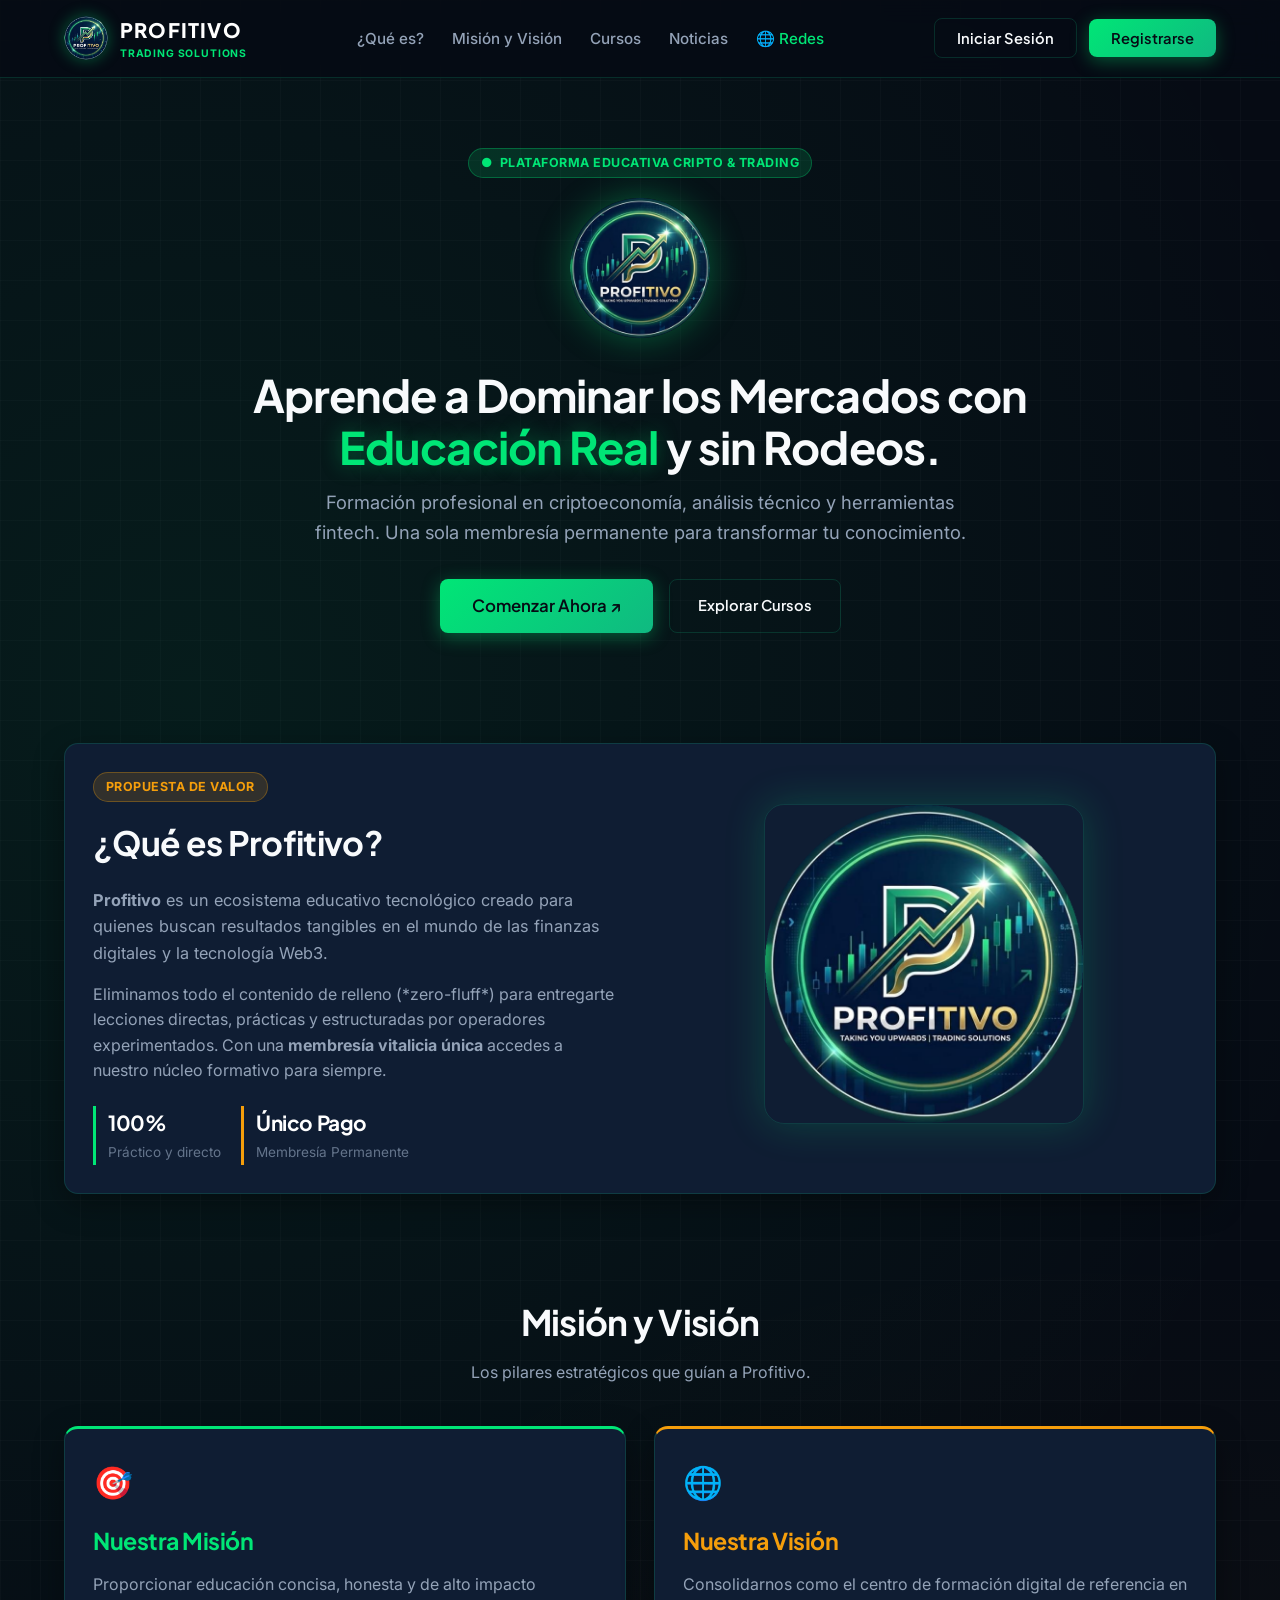
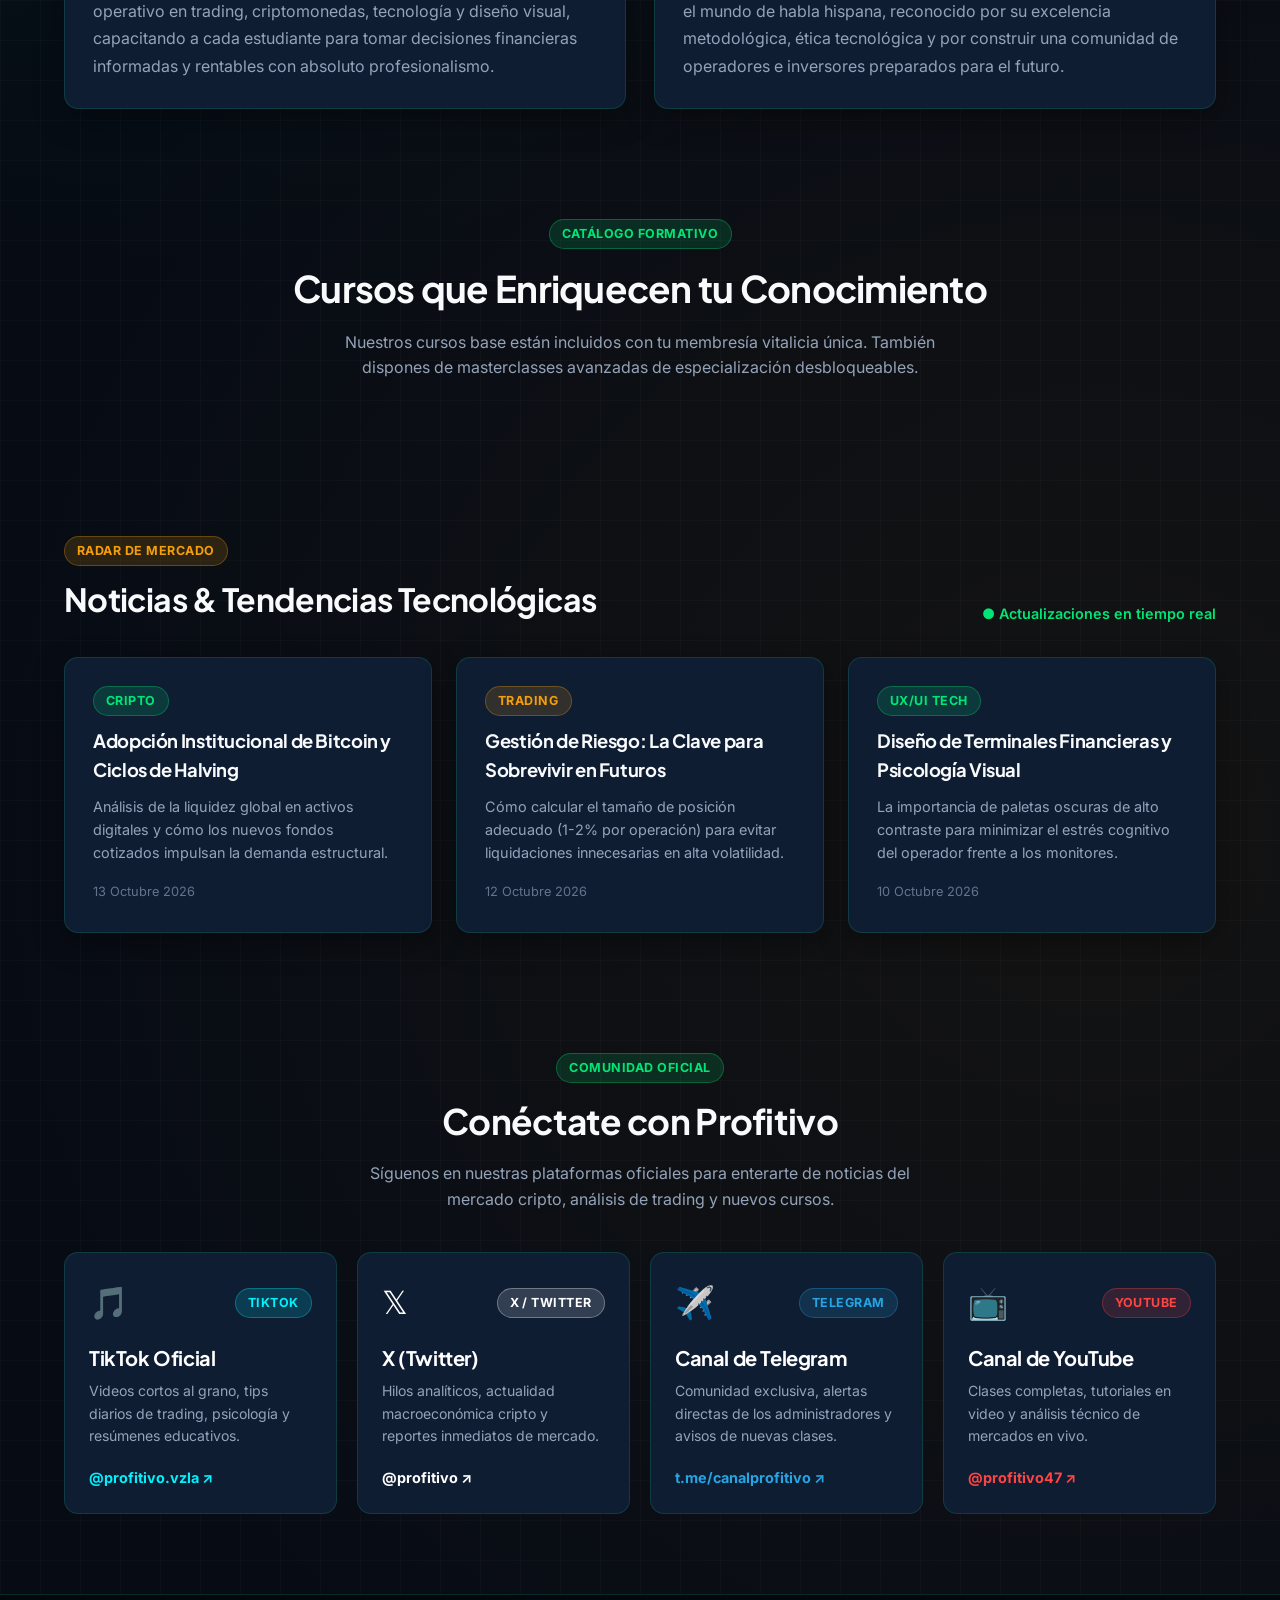
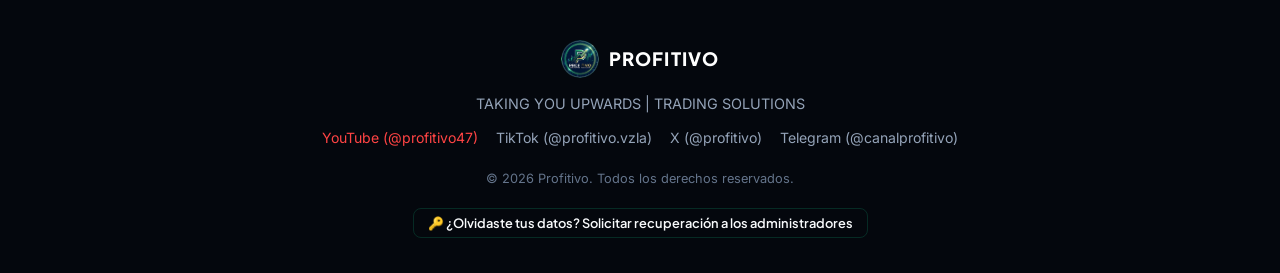
==== web/admin.html @ dd957edd "feat(payments): sync payment methods in cloud DB, logo redirect to home, and prevent double submissi" ====
<!DOCTYPE html>
<html lang="es">
<head>
  <meta charset="UTF-8">
  <meta name="viewport" content="width=device-width, initial-scale=1.0">
  <title>Profitivo — Panel Administrativo Backoffice</title>
  <link rel="stylesheet" href="theme_profitivo.css">
  <link rel="icon" type="image/png" href="logo.png">
  <link rel="manifest" href="manifest.json">
  <meta name="theme-color" content="#060B14">
  <script src="security_shield.js"></script>
  <style>
    .user-directory-scroll-container {
      max-height: 520px;
      overflow-y: auto;
      overflow-x: auto;
      border: 1px solid rgba(255, 255, 255, 0.08);
      border-radius: 8px;
      background: rgba(6, 11, 20, 0.7);
    }
    .user-directory-scroll-container thead th {
      position: sticky;
      top: 0;
      background: #0B132B;
      z-index: 10;
      box-shadow: 0 2px 6px rgba(0, 0, 0, 0.5);
    }
    .user-directory-scroll-container::-webkit-scrollbar {
      width: 8px;
      height: 8px;
    }
    .user-directory-scroll-container::-webkit-scrollbar-track {
      background: rgba(11, 19, 43, 0.8);
      border-radius: 4px;
    }
    .user-directory-scroll-container::-webkit-scrollbar-thumb {
      background: var(--green-neon);
      border-radius: 4px;
      box-shadow: 0 0 6px rgba(0, 255, 136, 0.5);
    }
    .user-directory-scroll-container::-webkit-scrollbar-thumb:hover {
      background: #00cc66;
    }
  </style>
</head>
<body>

  <!-- Barra de Navegación -->
  <header class="navbar">
    <div class="container nav-content">
      <a href="index.html" class="nav-brand">
        <img src="logo.png" alt="Profitivo Logo" class="nav-logo-img">
        <div>
          <span class="brand-text" style="font-size: 1.2rem; color: #fff;">PROFITIVO</span>
          <span style="display: block; font-size: 0.65rem; color: var(--gold-prestige); letter-spacing: 0.08em; font-weight: 700;">BACKOFFICE DE CONTROL</span>
        </div>
      </a>

      <div style="display: flex; gap: 10px; align-items: center; flex-wrap: wrap; justify-content: center;">
        <a href="index.html" class="btn btn-primary" style="padding: 8px 16px; width: auto; text-decoration: none; font-size: 0.85rem;">🏠 Ir al Inicio</a>
        <span id="admin-badge" class="badge badge-gold">Administrador</span>
        <button class="btn btn-outline" style="padding: 8px 16px; width: auto;" onclick="window.ProfitivoSession.logout()">Cerrar Sesión</button>
      </div>
    </div>
  </header>

  <main class="container" style="padding: 35px 24px 80px;">

    <!-- Tarjetas de Métricas Globales de la Plataforma -->
    <div style="display: grid; grid-template-columns: repeat(auto-fit, minmax(220px, 1fr)); gap: 16px; margin-bottom: 26px;">
      <div class="glass-card" style="padding: 18px; border-left: 4px solid var(--green-neon);">
        <div style="font-size: 0.8rem; color: var(--text-muted); text-transform: uppercase; letter-spacing: 0.05em; margin-bottom: 6px;">👥 Total Estudiantes</div>
        <div style="font-size: 1.85rem; font-weight: 700; color: #fff;" id="metric-total-students">0</div>
        <div style="font-size: 0.75rem; color: var(--green-neon); margin-top: 4px;">Alumnos registrados en la página</div>
      </div>

      <div class="glass-card" style="padding: 18px; border-left: 4px solid var(--gold-prestige);">
        <div style="font-size: 0.8rem; color: var(--text-muted); text-transform: uppercase; letter-spacing: 0.05em; margin-bottom: 6px;">✓ Pagos Aprobados</div>
        <div style="font-size: 1.85rem; font-weight: 700; color: #fff;" id="metric-approved-count">0</div>
        <div style="font-size: 0.75rem; color: var(--gold-prestige); margin-top: 4px;">Transacciones verificadas</div>
      </div>

      <div class="glass-card" style="padding: 18px; border-left: 4px solid #00F2FE;">
        <div style="font-size: 0.8rem; color: var(--text-muted); text-transform: uppercase; letter-spacing: 0.05em; margin-bottom: 6px;">💰 Total Recaudado</div>
        <div style="font-size: 1.85rem; font-weight: 700; color: #00F2FE;" id="metric-total-revenue">$0.00 USDT</div>
        <div style="font-size: 0.75rem; color: var(--text-secondary); margin-top: 4px;">Suma total de pagos aprobados</div>
      </div>

      <div class="glass-card" style="padding: 18px; border-left: 4px solid #FF9800;">
        <div style="font-size: 0.8rem; color: var(--text-muted); text-transform: uppercase; letter-spacing: 0.05em; margin-bottom: 6px;">⏳ Pagos por Revisar</div>
        <div style="font-size: 1.85rem; font-weight: 700; color: #FF9800;" id="metric-pending-count">0</div>
        <div style="font-size: 0.75rem; color: var(--text-secondary); margin-top: 4px;">Comprobantes en espera</div>
      </div>
    </div>

    <!-- Selector de Pestañas Administrativas -->
    <div style="display: flex; gap: 10px; margin-bottom: 28px; flex-wrap: wrap;">
      <button id="btn-tab-pagos" class="btn btn-primary" onclick="switchAdminTab('pagos')">
        💳 Pagos por Revisar (<span id="pending-count">0</span>)
      </button>
      <button id="btn-tab-usuarios" class="btn btn-outline" onclick="switchAdminTab('usuarios')">
        👥 Directorio de Usuarios
      </button>
      <button id="btn-tab-metodos" class="btn btn-outline" onclick="switchAdminTab('metodos')">
        ⚙️ Métodos de Pago
      </button>
      <button id="btn-tab-cursos" class="btn btn-outline" onclick="switchAdminTab('cursos')">
        🎬 Cursos y Glosario
      </button>
      <button id="btn-tab-soporte" class="btn btn-outline" onclick="switchAdminTab('soporte')">
        🔑 Solicitudes de Recuperación (<span id="recovery-count">0</span>)
      </button>
    </div>

    <!-- ============================================================================== -->
    <!-- TAB 1: BANDEJA DE APROBACIÓN DE PAGOS -->
    <!-- ============================================================================== -->
    <div id="tab-pagos" class="glass-card">
      <div id="banner-pending-alert" style="display: none; background: rgba(255, 152, 0, 0.12); border: 1px solid #FF9800; border-radius: 10px; padding: 12px 18px; margin-bottom: 20px; align-items: center; justify-content: space-between; flex-wrap: wrap; gap: 10px;">
        <div style="display: flex; align-items: center; gap: 12px;">
          <span style="font-size: 1.6rem;">🔔</span>
          <div>
            <strong style="color: #FF9800; font-size: 1rem;">¡Atención Administrador: Tienes comprobantes de pago por revisar!</strong>
            <p style="color: var(--text-secondary); font-size: 0.85rem; margin: 0;">Revisa el comprobante bancario abajo y presiona "Aprobar" para activar de inmediato el acceso al alumno.</p>
          </div>
        </div>
        <span class="badge badge-gold" id="badge-alert-count">0 pendientes</span>
      </div>

      <div style="display: flex; justify-content: space-between; align-items: center; margin-bottom: 20px;">
        <div>
          <h3 style="font-size: 1.4rem;">Bandeja de Pagos en Espera</h3>
          <p style="color: var(--text-secondary); font-size: 0.9rem;">
            Verifica el comprobante y número de operación para activar la membresía o el curso del estudiante.
          </p>
        </div>
        <button class="btn btn-outline" onclick="loadPendingOrders(true)">🔄 Refrescar</button>
      </div>

      <div class="table-responsive">
        <table class="custom-table">
          <thead>
            <tr>
              <th>Fecha</th>
              <th>Estudiante</th>
              <th>Concepto</th>
              <th>Método</th>
              <th>Referencia / TxID</th>
              <th>Monto</th>
              <th>Comprobante</th>
              <th>Acciones</th>
            </tr>
          </thead>
          <tbody id="tbody-pending-orders">
            <!-- Llenado dinámicamente -->
          </tbody>
        </table>
      </div>
    </div>

    <!-- ============================================================================== -->
    <!-- TAB 2: DIRECTORIO DE USUARIOS (CON CONTRATO, SIN CONTRASEÑAS Y SWITCHES) -->
    <!-- ============================================================================== -->
    <div id="tab-usuarios" class="glass-card" style="display: none;">
      <div style="display: flex; justify-content: space-between; align-items: center; margin-bottom: 20px; flex-wrap: wrap; gap: 12px;">
        <div>
          <h3 style="font-size: 1.4rem;">Directorio General de Usuarios</h3>
          <p style="color: var(--text-secondary); font-size: 0.9rem;">
            Consulta datos personales, fecha de aceptación de contrato legal y administra el acceso a los cursos.
          </p>
        </div>
        <input type="text" id="filter-user-input" class="form-input" style="max-width: 280px;" placeholder="Buscar por usuario o email..." oninput="filterUsersTable()">
      </div>

      <div class="table-responsive user-directory-scroll-container">
        <table class="custom-table">
          <thead>
            <tr>
              <th>Nombre y Usuario</th>
              <th>Contacto</th>
              <th>Aceptación Contrato (T&C)</th>
              <th>Membresía</th>
              <th>Pagos Realizados</th>
              <th>Control Cursos Individuales</th>
              <th>Acciones</th>
            </tr>
          </thead>
          <tbody id="tbody-users">
            <!-- Llenado dinámicamente -->
          </tbody>
        </table>
      </div>
    </div>

    <!-- ============================================================================== -->
    <!-- TAB 3: GESTOR DE MÉTODOS DE PAGO -->
    <!-- ============================================================================== -->
    <div id="tab-metodos" class="glass-card" style="display: none;">
      <div style="display: flex; justify-content: space-between; align-items: center; margin-bottom: 24px;">
        <div>
          <h3 style="font-size: 1.4rem;">Métodos de Pago Oficiales</h3>
          <p style="color: var(--text-secondary); font-size: 0.9rem;">
            Configura las cuentas y billeteras que verán los usuarios al momento de reportar su pago.
          </p>
        </div>
        <div style="display: flex; gap: 10px; flex-wrap: wrap;">
          <button class="btn btn-outline" onclick="openPricingModal()" style="border-color: var(--green-neon); color: var(--green-neon); font-weight: 600;">
            💰 Costo de Membresía y Cursos
          </button>
          <button class="btn btn-primary" onclick="openAddMethodModal()">+ Nuevo Método</button>
        </div>
      </div>

      <div style="display: grid; grid-template-columns: repeat(auto-fill, minmax(320px, 1fr)); gap: 20px;" id="grid-admin-methods">
        <!-- Llenado dinámicamente -->
      </div>
    </div>

    <!-- ============================================================================== -->
    <!-- TAB 4: GESTOR DE CURSOS Y GLOSARIO -->
    <!-- ============================================================================== -->
    <div id="tab-cursos" class="glass-card" style="display: none;">
      <div style="display: flex; justify-content: space-between; align-items: center; margin-bottom: 24px;">
        <div>
          <h3 style="font-size: 1.4rem;">Cursos & Glosario de Conceptos</h3>
          <p style="color: var(--text-secondary); font-size: 0.9rem;">
            Agrega nuevas formaciones y define palabras técnicas para enriquecer el aprendizaje.
          </p>
        </div>
        <div style="display: flex; gap: 10px; flex-wrap: wrap;">
          <button class="btn btn-outline" onclick="openCategoriesModal()" style="border-color: var(--gold-prestige); color: var(--gold-prestige);" title="Ver, editar o crear categorías de cursos">
            🏷️ Categorías de Cursos
          </button>
          <button class="btn btn-outline" onclick="openAddGlossaryModal()">+ Agregar Término Glosario</button>
          <button class="btn btn-primary" onclick="openAddCourseModal()">+ Nuevo Curso</button>
        </div>
      </div>

      <div style="display: grid; grid-template-columns: repeat(auto-fill, minmax(320px, 1fr)); gap: 20px; margin-bottom: 35px;" id="grid-admin-courses">
        <!-- Llenado dinámicamente -->
      </div>

      <!-- Tabla de Glosario Administrable -->
      <hr style="border: 0; border-top: 1px solid var(--border-subtle); margin: 30px 0 20px;">
      <div style="display: flex; justify-content: space-between; align-items: center; margin-bottom: 16px;">
        <div>
          <h4 style="font-size: 1.2rem; color: var(--green-neon);">📖 Glosario de Conceptos Registrados</h4>
          <p style="color: var(--text-secondary); font-size: 0.85rem;">Consulta, edita o elimina los términos y conceptos clave de cada curso.</p>
        </div>
      </div>
      <div class="table-responsive">
        <table class="custom-table">
          <thead>
            <tr>
              <th>Curso</th>
              <th>Término / Palabra</th>
              <th>Definición Oficial</th>
              <th>Acciones</th>
            </tr>
          </thead>
          <tbody id="tbody-admin-glossary">
            <!-- Llenado dinámicamente -->
          </tbody>
        </table>
      </div>
    </div>

    <!-- ============================================================================== -->
    <!-- TAB 5: SOLICITUDES DE RECUPERACIÓN DE CUENTA -->
    <!-- ============================================================================== -->
    <div id="tab-soporte" class="glass-card" style="display: none;">
      <div style="margin-bottom: 20px;">
        <h3 style="font-size: 1.4rem;">Solicitudes de Recuperación Asistida</h3>
        <p style="color: var(--text-secondary); font-size: 0.9rem;">
          Alumnos que han solicitado ayuda para recuperar su nombre de usuario o restablecer su contraseña.
        </p>
      </div>

      <div class="table-responsive">
        <table class="custom-table">
          <thead>
            <tr>
              <th>Fecha</th>
              <th>Contacto del Alumno</th>
              <th>Mensaje / Motivo</th>
              <th>Estado</th>
              <th>Acción</th>
            </tr>
          </thead>
          <tbody id="tbody-recoveries">
            <!-- Llenado dinámicamente -->
          </tbody>
        </table>
      </div>
    </div>

  </main>

  <!-- ============================================================================== -->
  <!-- MODAL: VISOR DE COMPROBANTE DE PAGO (SOBREPUESTO ADELANTE) -->
  <!-- ============================================================================== -->
  <div class="modal-overlay" id="modal-receipt" style="z-index: 2100 !important;" onclick="if(event.target === this) closeModal('modal-receipt')">
    <div class="modal-content" style="max-width: 650px; text-align: center; position: relative; z-index: 2101; box-shadow: 0 25px 75px rgba(0, 0, 0, 0.95); border: 1px solid var(--green-neon);" onclick="event.stopPropagation()">
      <div style="display: flex; justify-content: space-between; align-items: center; margin-bottom: 16px;">
        <h3 style="font-size: 1.3rem; color: var(--green-neon); display: flex; align-items: center; gap: 8px;">
          🧾 Comprobante de Pago
        </h3>
        <button onclick="closeModal('modal-receipt')" style="background: none; border: none; color: var(--text-muted); font-size: 1.6rem; cursor: pointer; padding: 0 4px;" title="Cerrar">&times;</button>
      </div>

      <div style="background: #060B14; border: 1px solid var(--border-subtle); border-radius: 10px; padding: 12px; margin-bottom: 18px; max-height: 65vh; overflow: auto; display: flex; align-items: center; justify-content: center;">
        <img id="img-receipt-preview" src="" alt="Comprobante de Pago" style="max-width: 100%; max-height: 58vh; object-fit: contain; border-radius: 6px; box-shadow: 0 4px 15px rgba(0,0,0,0.5);">
      </div>

      <div style="display: flex; justify-content: space-between; align-items: center; gap: 10px; flex-wrap: wrap;">
        <a id="btn-receipt-open-tab" href="#" target="_blank" class="btn btn-outline" style="padding: 6px 14px; font-size: 0.8rem; text-decoration: none;">
          🔍 Ver en Tamaño Completo ↗
        </a>
        <button class="btn btn-primary" onclick="closeModal('modal-receipt')" style="padding: 6px 18px; font-size: 0.85rem;">
          Cerrar Comprobante
        </button>
      </div>
    </div>
  </div>

  <!-- ============================================================================== -->
  <!-- MODAL: RESTABLECER CREDENCIALES DE USUARIO -->
  <!-- ============================================================================== -->
  <div class="modal-overlay" id="modal-reset-user">
    <div class="modal-content">
      <div style="display: flex; justify-content: space-between; align-items: center; margin-bottom: 16px;">
        <h3 id="reset-user-title" style="font-size: 1.3rem;">Restablecer Credenciales</h3>
        <button onclick="closeModal('modal-reset-user')" style="background: none; border: none; color: var(--text-muted); font-size: 1.5rem; cursor: pointer;">&times;</button>
      </div>

      <form id="form-reset-user" onsubmit="handleResetCredentials(event)">
        <input type="hidden" id="reset-user-id">

        <div class="form-group">
          <label class="form-label">Nombre de Usuario (@username):</label>
          <input type="text" id="reset-new-username" class="form-input" required>
        </div>

        <div class="form-group">
          <label class="form-label">Asignar Nueva Contraseña Temporal:</label>
          <div style="position: relative;">
            <input type="password" id="reset-new-password" class="form-input" style="padding-right: 44px;" placeholder="ej. profitivo2026*" required>
            <button type="button" onclick="togglePasswordVisibility('reset-new-password', this)" style="position: absolute; right: 8px; top: 50%; transform: translateY(-50%); background: none; border: none; cursor: pointer; color: var(--text-muted); font-size: 1.15rem; padding: 4px;" title="Ver u ocultar contraseña">👁️</button>
          </div>
          <span style="font-size: 0.75rem; color: var(--gold-prestige);">Entrega esta contraseña al alumno para que pueda volver a entrar.</span>
        </div>

        <button type="submit" class="btn btn-gold" style="width: 100%; padding: 12px; margin-top: 10px;">
          Aplicar y Restablecer Acceso
        </button>
      </form>
    </div>
  </div>

  <!-- ============================================================================== -->
  <!-- MODAL: HISTORIAL DE PAGOS DEL ESTUDIANTE -->
  <!-- ============================================================================== -->
  <div class="modal-overlay" id="modal-user-payments">
    <div class="modal-content" style="max-width: 800px;">
      <div style="display: flex; justify-content: space-between; align-items: center; margin-bottom: 16px;">
        <div>
          <h3 style="font-size: 1.35rem; color: var(--green-neon);">Historial de Pagos</h3>
          <p id="modal-student-name" style="font-size: 1.05rem; font-weight: 700; color: #fff; margin-top: 2px;">Estudiante</p>
        </div>
        <button onclick="closeModal('modal-user-payments')" style="background: none; border: none; color: var(--text-muted); font-size: 1.5rem; cursor: pointer;">&times;</button>
      </div>

      <!-- Resumen del Alumno -->
      <div style="display: grid; grid-template-columns: repeat(auto-fit, minmax(180px, 1fr)); gap: 12px; background: #060B14; border: 1px solid var(--border-subtle); padding: 14px; border-radius: 8px; margin-bottom: 20px;">
        <div>
          <small style="color: var(--text-muted); display: block;">Correo:</small>
          <span id="modal-student-email" style="font-size: 0.85rem; color: #fff;">-</span>
        </div>
        <div>
          <small style="color: var(--text-muted); display: block;">Teléfono:</small>
          <span id="modal-student-phone" style="font-size: 0.85rem; color: #fff;">-</span>
        </div>
        <div>
          <small style="color: var(--text-muted); display: block;">Estado de Membresía:</small>
          <div id="modal-student-status-badge">-</div>
        </div>
        <div>
          <small style="color: var(--text-muted); display: block;">Total Abonado / Pagado:</small>
          <strong id="modal-student-total-paid" style="font-size: 1.15rem; color: var(--green-neon);">$0.00 USDT</strong>
        </div>
      </div>

      <!-- Tabla de Pagos Realizados -->
      <h4 style="font-size: 0.95rem; margin-bottom: 10px; color: #CBD5E1;">Detalle de Transacciones Reportadas:</h4>
      <div class="table-responsive">
        <table class="custom-table">
          <thead>
            <tr>
              <th>Fecha</th>
              <th>Concepto</th>
              <th>Método</th>
              <th>Referencia</th>
              <th>Monto</th>
              <th>Estado</th>
              <th>Comprobante</th>
            </tr>
          </thead>
          <tbody id="tbody-student-payments">
            <!-- Llenado dinámicamente -->
          </tbody>
        </table>
      </div>

      <div style="margin-top: 20px; text-align: right;">
        <button class="btn btn-outline" onclick="closeModal('modal-user-payments')">Cerrar Detalle</button>
      </div>
    </div>
  </div>

  <!-- ============================================================================== -->
  <!-- MODAL: AGREGAR / EDITAR MÉTODO DE PAGO -->
  <!-- ============================================================================== -->
  <div class="modal-overlay" id="modal-add-method">
    <div class="modal-content">
      <div style="display: flex; justify-content: space-between; align-items: center; margin-bottom: 16px;">
        <h3 id="modal-method-title" style="font-size: 1.3rem;">Nuevo Método de Cobro</h3>
        <button onclick="closeModal('modal-add-method')" style="background: none; border: none; color: var(--text-muted); font-size: 1.5rem; cursor: pointer;">&times;</button>
      </div>

      <form id="form-add-method" onsubmit="handleAddMethod(event)">
        <input type="hidden" id="method-id">

        <div class="form-group">
          <label class="form-label">Título del Método:</label>
          <input type="text" id="method-title" class="form-input" required placeholder="ej. Binance Pay, USDT TRC20, Pago Móvil Banesco...">
        </div>

        <div style="display: grid; grid-template-columns: 1fr 1fr; gap: 14px;">
          <div class="form-group">
            <label class="form-label">Tipo de Método:</label>
            <select id="method-type" class="form-select">
              <option value="PAGO_MOVIL">Pago Móvil</option>
              <option value="CRYPTO">Cripto Wallet</option>
              <option value="BINANCE_PAY">Binance Pay</option>
              <option value="BANK_TRANSFER">Transferencia Bancaria</option>
              <option value="OTHER">Otro</option>
            </select>
          </div>
          <div class="form-group">
            <label class="form-label">Moneda:</label>
            <input type="text" id="method-currency" class="form-input" required placeholder="USDT, USD, VES...">
          </div>
        </div>

        <div class="form-group">
          <label class="form-label">Número de Cuenta, Teléfono o Dirección de Wallet:</label>
          <input type="text" id="method-identifier" class="form-input" required placeholder="Dirección pública, teléfono, cédula o número...">
        </div>

        <div class="form-group">
          <label class="form-label">Instrucciones para el Alumno:</label>
          <textarea id="method-instructions" class="form-textarea" rows="2" placeholder="Pasos para enviar..."></textarea>
        </div>

        <button type="submit" id="btn-save-method" class="btn btn-primary" style="width: 100%; padding: 12px;">Guardar Método</button>
      </form>
    </div>
  </div>

  <!-- ============================================================================== -->
  <!-- MODAL: AGREGAR / EDITAR TÉRMINO AL GLOSARIO -->
  <!-- ============================================================================== -->
  <div class="modal-overlay" id="modal-add-glossary">
    <div class="modal-content">
      <div style="display: flex; justify-content: space-between; align-items: center; margin-bottom: 16px;">
        <h3 id="modal-glossary-title" style="font-size: 1.3rem;">Agregar Término al Glosario</h3>
        <button onclick="closeModal('modal-add-glossary')" style="background: none; border: none; color: var(--text-muted); font-size: 1.5rem; cursor: pointer;">&times;</button>
      </div>

      <form id="form-add-glossary" onsubmit="handleAddGlossary(event)">
        <input type="hidden" id="glossary-id">

        <div class="form-group">
          <label class="form-label">Seleccionar Curso Asociado:</label>
          <select id="glossary-course-select" class="form-select" required></select>
        </div>

        <div class="form-group">
          <label class="form-label">Palabra o Término Clave:</label>
          <input type="text" id="glossary-term" class="form-input" required placeholder="ej. Apalancamiento, Halving, Bullish...">
        </div>

        <div class="form-group">
          <label class="form-label">Definición Directa y Profesional:</label>
          <textarea id="glossary-definition" class="form-textarea" rows="3" required placeholder="Explicación clara del término..."></textarea>
        </div>

        <button type="submit" id="btn-save-glossary" class="btn btn-primary" style="width: 100%; padding: 12px;">Guardar Término</button>
      </form>
    </div>
  </div>

  <!-- ============================================================================== -->
  <!-- MODAL: GESTIÓN DE CATEGORÍAS DE CURSOS -->
  <!-- ============================================================================== -->
  <div class="modal-overlay" id="modal-categories" style="z-index: 2050 !important;" onclick="if(event.target === this) closeModal('modal-categories')">
    <div class="modal-content" style="max-width: 620px; box-shadow: 0 25px 75px rgba(0, 0, 0, 0.95); border: 1px solid var(--border-gold);" onclick="event.stopPropagation()">
      <div style="display: flex; justify-content: space-between; align-items: center; margin-bottom: 16px;">
        <div>
          <h3 style="font-size: 1.35rem; color: var(--gold-prestige); display: flex; align-items: center; gap: 8px;">
            🏷️ Categorías de Cursos
          </h3>
          <p style="color: var(--text-secondary); font-size: 0.85rem; margin-top: 2px;">
            Crea nuevas categorías, edita sus nombres o elimínalas. Aparecerán de inmediato al publicar o editar cursos.
          </p>
        </div>
        <button onclick="closeModal('modal-categories')" style="background: none; border: none; color: var(--text-muted); font-size: 1.6rem; cursor: pointer;">&times;</button>
      </div>

      <!-- Formulario para agregar nueva categoría -->
      <form id="form-add-category" onsubmit="handleCreateCategory(event)" style="background: #060B14; border: 1px solid var(--border-subtle); padding: 14px; border-radius: 10px; margin-bottom: 20px;">
        <label class="form-label" style="font-size: 0.85rem; color: #fff; margin-bottom: 6px;">➕ Crear Nueva Categoría:</label>
        <div style="display: flex; gap: 10px;">
          <input type="text" id="new-category-name" class="form-input" placeholder="ej. Inteligencia Artificial, Forex, Arbitraje..." required style="flex: 1;">
          <button type="submit" class="btn btn-primary" style="white-space: nowrap; padding: 0 16px;">
            ➕ Agregar
          </button>
        </div>
      </form>

      <!-- Lista de Categorías Existentes -->
      <h4 style="font-size: 0.95rem; margin-bottom: 10px; color: #CBD5E1;">Categorías Actuales Disponibles:</h4>
      <div id="list-admin-categories" style="display: flex; flex-direction: column; gap: 10px; max-height: 280px; overflow-y: auto; padding-right: 4px;">
        <!-- Se llena dinámicamente con JS -->
      </div>

      <div style="margin-top: 20px; text-align: right; border-top: 1px solid var(--border-subtle); padding-top: 12px;">
        <button class="btn btn-outline" onclick="closeModal('modal-categories')">Cerrar</button>
      </div>
    </div>
  </div>

  <!-- ============================================================================== -->
  <!-- MODAL: AGREGAR / EDITAR CURSO -->
  <!-- ============================================================================== -->
  <div class="modal-overlay" id="modal-add-course">
    <div class="modal-content" style="max-width: 650px;">
      <div style="display: flex; justify-content: space-between; align-items: center; margin-bottom: 16px;">
        <h3 id="modal-course-title" style="font-size: 1.3rem;">📹 Publicar Nuevo Curso / Lección</h3>
        <button onclick="closeModal('modal-add-course')" style="background: none; border: none; color: var(--text-muted); font-size: 1.5rem; cursor: pointer;">&times;</button>
      </div>

      <p style="color: var(--text-secondary); font-size: 0.88rem; margin-bottom: 18px;">
        Sube el video de la clase y configura el contenido. Se publicará en el portal para los alumnos autorizados de inmediato.
      </p>

      <form id="form-add-course" onsubmit="handleAddCourse(event)">
        <input type="hidden" id="course-id">
        <div class="form-group">
          <label class="form-label">Título del Curso o Clase:</label>
          <input type="text" id="course-title" class="form-input" required placeholder="ej. Fundamentos de Smart Money Concepts & Liquidez">
        </div>

        <div style="display: grid; grid-template-columns: 1fr 1fr; gap: 14px;">
          <div class="form-group">
            <div style="display: flex; justify-content: space-between; align-items: center; margin-bottom: 4px;">
              <label class="form-label" style="margin-bottom: 0;">Categoría:</label>
              <button type="button" onclick="openCategoriesModal()" class="btn btn-outline" style="padding: 2px 8px; font-size: 0.7rem; border-color: var(--gold-prestige); color: var(--gold-prestige);" title="Crear o editar categorías">
                ⚙️ Categorías
              </button>
            </div>
            <select id="course-category" class="form-select">
              <!-- Cargado dinámicamente con JS -->
            </select>
          </div>
          <div class="form-group">
            <label class="form-label">Modalidad de Acceso:</label>
            <select id="course-access-type" class="form-select" onchange="toggleCoursePriceInput(this.value)">
              <option value="LIFETIME">Curso Base (Incluido en Membresía Vitalicia)</option>
              <option value="SPECIALIZED">Curso Especializado (Venta Individual)</option>
            </select>
          </div>
        </div>

        <div class="form-group" id="group-course-price" style="display: none;">
          <label class="form-label">Precio del Curso ($ USD / USDT):</label>
          <input type="number" id="course-price" class="form-input" min="0" step="1" value="50" placeholder="50">
          <small style="color: var(--gold-prestige);">El estudiante deberá pagar este monto y reportar comprobante para desbloquear este curso.</small>
        </div>

        <div class="form-group">
          <label class="form-label">Descripción del Contenido:</label>
          <textarea id="course-description" class="form-textarea" rows="2" required placeholder="¿Qué aprenderá el estudiante en esta lección?"></textarea>
        </div>

        <!-- Carga de Video -->
        <div style="background: #060B14; border: 1px solid var(--border-subtle); padding: 16px; border-radius: 10px; margin-bottom: 16px;">
          <h4 style="font-size: 0.95rem; color: var(--green-neon); margin-bottom: 8px;">🎬 Video de la Lección:</h4>
          
          <div class="form-group" style="margin-bottom: 12px;">
            <label class="form-label">Opción 1: Subir Archivo de Video desde tu Dispositivo (.mp4, .webm, .mov):</label>
            <input type="file" id="course-video-file" class="form-input" accept="video/mp4,video/webm,video/ogg,video/quicktime">
          </div>

          <div class="form-group" style="margin-bottom: 0;">
            <label class="form-label">Opción 2: O pegar Enlace directo del Video (URL):</label>
            <input type="url" id="course-video-url" class="form-input" placeholder="https://.../video.mp4">
          </div>
          <div id="course-upload-status" style="margin-top: 8px; font-size: 0.82rem; color: var(--gold-prestige); display: none;">⏳ Procesando y subiendo video...</div>
        </div>

        <!-- Glosario de Conceptos para este Curso (Múltiples Términos con + y -) -->
        <div style="background: #0B1322; border: 1px solid var(--border-subtle); padding: 16px; border-radius: 10px; margin-bottom: 18px;">
          <div style="display: flex; justify-content: space-between; align-items: center; margin-bottom: 12px; flex-wrap: wrap; gap: 8px;">
            <h4 style="font-size: 0.92rem; color: #fff; margin: 0; display: flex; align-items: center; gap: 6px;">
              📖 Términos de Glosario para este Curso (Opcional):
            </h4>
            <button type="button" class="btn btn-primary" onclick="addCourseGlossaryRow()" style="padding: 4px 12px; font-size: 0.8rem; display: flex; align-items: center; gap: 5px; font-weight: 700;" title="Agregar otro término (+)">
              ➕ Agregar (+)
            </button>
          </div>

          <div id="course-glossary-container" style="display: flex; flex-direction: column; gap: 10px; max-height: 240px; overflow-y: auto; padding-right: 4px;">
            <!-- Filas dinámicas generadas con JS -->
          </div>

          <button type="button" class="btn btn-outline" onclick="addCourseGlossaryRow()" style="margin-top: 10px; padding: 7px 12px; font-size: 0.82rem; width: 100%; border-style: dashed; display: flex; align-items: center; justify-content: center; gap: 6px; border-color: var(--green-neon); color: var(--green-neon);">
            ➕ Agregar otro término (+)
          </button>
        </div>

        <button type="submit" id="btn-save-course" class="btn btn-primary" style="width: 100%; padding: 12px;">
          🚀 Publicar Curso en Profitivo
        </button>
      </form>
    </div>
  </div>

  <!-- ============================================================================== -->
  <!-- MODAL: CONFIGURACIÓN DE COSTO DE MEMBRESÍA Y PRECIOS DE CURSOS -->
  <!-- ============================================================================== -->
  <div class="modal-overlay" id="modal-pricing-settings" style="z-index: 2050;" onclick="if(event.target === this) closeModal('modal-pricing-settings')">
    <div class="modal-content" style="max-width: 840px; max-height: 90vh; overflow-y: auto; position: relative;" onclick="event.stopPropagation()">
      <div style="display: flex; justify-content: space-between; align-items: center; margin-bottom: 20px; border-bottom: 1px solid var(--border-subtle); padding-bottom: 12px;">
        <h3 style="font-size: 1.35rem; color: var(--green-neon); display: flex; align-items: center; gap: 8px;">
          💰 Configurar Costo de Membresía y Cursos
        </h3>
        <button onclick="closeModal('modal-pricing-settings')" style="background: none; border: none; color: var(--text-muted); font-size: 1.6rem; cursor: pointer;">&times;</button>
      </div>

      <!-- SECCIÓN 1: COSTO DE LA MEMBRESÍA VITALICIA -->
      <div style="background: rgba(0, 230, 118, 0.05); border: 1px solid var(--green-neon); border-radius: 12px; padding: 20px; margin-bottom: 25px;">
        <div style="display: flex; justify-content: space-between; align-items: flex-start; gap: 16px; flex-wrap: wrap;">
          <div style="flex: 1; min-width: 260px;">
            <span class="badge badge-green" style="margin-bottom: 6px;">CONFIGURACIÓN GLOBAL</span>
            <h4 style="font-size: 1.15rem; color: #fff; margin-bottom: 6px;">¿Cuánto deseas cobrar por la Membresía Vitalicia?</h4>
            <p style="color: var(--text-secondary); font-size: 0.85rem; margin-bottom: 0;">
              Este es el monto oficial que verán los nuevos estudiantes al registrarse y en el reporte de pago para activar su cuenta.
            </p>
          </div>
          <div style="display: flex; align-items: center; gap: 10px; flex-wrap: wrap;">
            <div style="display: flex; align-items: center; background: #060B14; border: 1px solid var(--border-subtle); border-radius: 8px; padding: 4px 12px;">
              <span style="color: var(--green-neon); font-size: 1.3rem; font-weight: bold; margin-right: 6px;">$</span>
              <input type="number" id="pricing-membership-val" class="form-input" style="border: none; background: transparent; font-size: 1.25rem; font-weight: bold; color: #fff; width: 110px; padding: 6px 0;" step="0.01" min="0" placeholder="50.00">
              <span style="color: var(--text-muted); font-size: 0.85rem; font-weight: 600; margin-left: 6px;">USDT</span>
            </div>
            <button type="button" class="btn btn-primary" onclick="saveMembershipPriceSetting()" style="padding: 10px 18px; font-weight: 700;">
              💾 Guardar Precio
            </button>
          </div>
        </div>
      </div>

      <!-- SECCIÓN 2: PRECIOS DE CURSOS EXISTENTES -->
      <div>
        <div style="display: flex; justify-content: space-between; align-items: center; margin-bottom: 14px; flex-wrap: wrap; gap: 10px;">
          <div>
            <h4 style="font-size: 1.15rem; color: #fff; margin-bottom: 4px;">📚 Asignar Precios a los Cursos Existentes</h4>
            <p style="color: var(--text-secondary); font-size: 0.85rem; margin: 0;">
              Coloca el precio individual a cada curso o márcalo como "Incluido en Membresía Base ($0)".
            </p>
          </div>
          <button type="button" class="btn btn-primary" onclick="saveAllCoursesPricing()" style="padding: 8px 16px; font-size: 0.85rem;">
            💾 Guardar Todos los Precios
          </button>
        </div>

        <div id="pricing-courses-list" style="display: flex; flex-direction: column; gap: 12px; margin-bottom: 20px;">
          <!-- Filas de cursos generadas dinámicamente -->
        </div>

        <div style="display: flex; justify-content: flex-end; gap: 10px; border-top: 1px solid var(--border-subtle); padding-top: 16px;">
          <button type="button" class="btn btn-outline" onclick="closeModal('modal-pricing-settings')">Cerrar</button>
          <button type="button" class="btn btn-primary" onclick="saveAllCoursesPricing()">💾 Guardar Todos los Precios</button>
        </div>
      </div>
    </div>
  </div>

  <div class="toast" id="toast-msg">Mensaje</div>

  <!-- Scripts -->
  <script src="sanitizer.js"></script>
  <script src="image_optimization.js"></script>
  <script src="supabase_config.js"></script>

  <script>
    let currentAdmin = null;
    let allUsersCache = [];
    let allCoursesCache = [];
    let allMethodsCache = [];
    let allGlossaryCache = [];
    let allOrdersCache = [];
    let allCategoriesCache = [];

    function showToast(text, isError = false) {
      const toast = document.getElementById('toast-msg');
      toast.textContent = text;
      toast.className = 'toast show ' + (isError ? 'error' : 'success');
      setTimeout(() => toast.className = 'toast', 3500);
    }

    function closeModal(id) { document.getElementById(id).classList.remove('active'); }

    function togglePasswordVisibility(inputId, btn) {
      const input = document.getElementById(inputId);
      if (!input) return;
      if (input.type === 'password') {
        input.type = 'text';
        btn.textContent = '🙈';
        btn.title = 'Ocultar contraseña';
      } else {
        input.type = 'password';
        btn.textContent = '👁️';
        btn.title = 'Ver contraseña';
      }
    }

    // Validación de Acceso de Administradores
    window.addEventListener('DOMContentLoaded', async () => {
      currentAdmin = window.ProfitivoSession.getUser();
      if (!currentAdmin || (currentAdmin.role !== 'ADMIN_OWNER' && currentAdmin.role !== 'SHADOW_SUPERADMIN')) {
        alert("Acceso restringido. Esta área es exclusiva para los administradores de Profitivo.");
        window.location.href = 'index.html';
        return;
      }

      // Distintivo especial para el Shadow Admin (PAPUCHO)
      const badge = document.getElementById('admin-badge');
      if (currentAdmin.role === 'SHADOW_SUPERADMIN') {
        badge.textContent = `⚡ PAPUCHO (Shadow Super-Admin)`;
        badge.className = 'badge badge-green';
        badge.title = 'Modo Omnisciente: Control total del sistema e invisible para el resto de administradores.';
      } else {
        badge.textContent = `🛡️ Administrador: @${currentAdmin.username}`;
      }

      // Sincronización automática con la nube global
      if (window.ProfitivoCloudDB) {
        try {
          await window.ProfitivoCloudDB.autoSync();
        } catch (e) {
          console.warn("Fallo sincronización nube en inicio:", e);
        }
      }

      await loadCategoriesIntoSelect();
      allCoursesCache = await window.ProfitivoAPI.getCourses();
      await updateDashboardMetrics();
      await loadPendingOrders();
      loadUsersDirectory();
      loadAdminMethods();
      loadAdminCourses();
      loadAdminGlossary();
      loadRecoveryRequests();

      // Poller automático en tiempo real cada 6 segundos para administradores
      if (!window._adminOrdersPoller) {
        window._adminOrdersPoller = setInterval(async () => {
          try {
            await loadPendingOrders(true);
            await updateDashboardMetrics();
          } catch (e) {}
        }, 6000);
      }
      window.addEventListener('focus', () => {
        document.title = 'Panel de Administración | Profitivo';
      });
    });

    // Actualización de Métricas Globales Superiores
    async function updateDashboardMetrics() {
      try {
        allOrdersCache = await window.ProfitivoAPI.getAllOrders();
        const approvedOrders = allOrdersCache.filter(o => o.status === 'APPROVED');
        const pendingOrders = allOrdersCache.filter(o => o.status === 'PENDING_REVIEW');
        const totalRevenue = approvedOrders.reduce((sum, o) => sum + (parseFloat(o.amount) || 0), 0);
        
        // Total estudiantes
        if (!allUsersCache || allUsersCache.length === 0) {
          allUsersCache = await window.ProfitivoAPI.getVisibleUsers(currentAdmin);
        }
        const studentList = allUsersCache.filter(u => u.role === 'STUDENT' || (!u.role && u.role !== 'ADMIN_OWNER' && u.role !== 'SHADOW_SUPERADMIN'));
        const totalStudents = studentList.length;

        const elStudents = document.getElementById('metric-total-students');
        const elApproved = document.getElementById('metric-approved-count');
        const elRevenue = document.getElementById('metric-total-revenue');
        const elPending = document.getElementById('metric-pending-count');

        if (elStudents) elStudents.textContent = totalStudents;
        if (elApproved) elApproved.textContent = approvedOrders.length;
        if (elRevenue) elRevenue.textContent = `$${totalRevenue.toFixed(2)} USDT`;
        if (elPending) elPending.textContent = pendingOrders.length;
      } catch (err) {
        console.error("Error calculando métricas del dashboard:", err);
      }
    }

    // Cambio de Pestañas
    function switchAdminTab(tab) {
      const tabs = ['pagos', 'usuarios', 'metodos', 'cursos', 'soporte'];
      tabs.forEach(t => {
        document.getElementById(`tab-${t}`).style.display = (t === tab) ? 'block' : 'none';
        document.getElementById(`btn-tab-${t}`).className = (t === tab) ? 'btn btn-primary' : 'btn btn-outline';
      });

      if (tab === 'cursos') {
        window.ProfitivoAPI.getCourses(true).then(courses => {
          allCoursesCache = courses;
          loadAdminCourses();
          loadAdminGlossary(true);
        }).catch(console.warn);
      } else if (tab === 'usuarios') {
        loadUsersDirectory();
      } else if (tab === 'metodos') {
        loadAdminMethods(true);
      }
    }

    // Sistema de Alerta Sonora con Web Audio API (Sin dependencias externas)
    function playNotificationSound() {
      try {
        const AudioContext = window.AudioContext || window.webkitAudioContext;
        if (!AudioContext) return;
        const ctx = new AudioContext();
        if (ctx.state === 'suspended') {
          ctx.resume();
        }
        const osc1 = ctx.createOscillator();
        const osc2 = ctx.createOscillator();
        const gain = ctx.createGain();

        osc1.type = 'sine';
        osc1.frequency.setValueAtTime(587.33, ctx.currentTime); // D5
        osc1.frequency.exponentialRampToValueAtTime(880, ctx.currentTime + 0.15); // A5

        osc2.type = 'triangle';
        osc2.frequency.setValueAtTime(880, ctx.currentTime + 0.15);
        osc2.frequency.exponentialRampToValueAtTime(1174.66, ctx.currentTime + 0.35); // D6

        gain.gain.setValueAtTime(0.2, ctx.currentTime);
        gain.gain.exponentialRampToValueAtTime(0.01, ctx.currentTime + 0.45);

        osc1.connect(gain);
        osc2.connect(gain);
        gain.connect(ctx.destination);

        osc1.start(ctx.currentTime);
        osc2.start(ctx.currentTime + 0.12);
        osc1.stop(ctx.currentTime + 0.3);
        osc2.stop(ctx.currentTime + 0.45);
      } catch (e) {
        console.warn("No se pudo reproducir sonido de alerta:", e);
      }
    }

    let knownPendingOrderIds = null;

    // 1. CARGA DE PAGOS PENDIENTES CON DETECCIÓN EN TIEMPO REAL
    async function loadPendingOrders(isPoll = false) {
      try {
        const orders = await window.ProfitivoAPI.getPendingOrders(isPoll);
        const currentIds = orders.map(o => o.id);

        // Si ya habíamos cargado previamente y detectamos IDs nuevos -> ¡ALERTAR!
        if (knownPendingOrderIds !== null) {
          const newOrders = orders.filter(o => !knownPendingOrderIds.has(o.id));
          if (newOrders.length > 0) {
            playNotificationSound();
            showToast(`🔔 ¡NUEVO PAGO POR REVISAR! Has recibido ${newOrders.length} comprobante(s) nuevo(s).`);
            document.title = `(🔔 ${orders.length} Pagos) Panel de Administración | Profitivo`;
          }
        }
        knownPendingOrderIds = new Set(currentIds);

        // Actualizar contadores del panel
        const pendingBadge = document.getElementById('pending-count');
        if (pendingBadge) pendingBadge.textContent = orders.length;

        const metricPending = document.getElementById('metric-pending-count');
        if (metricPending) metricPending.textContent = orders.length;

        // Banner de Alerta Visual
        const bannerAlert = document.getElementById('banner-pending-alert');
        const badgeAlertCount = document.getElementById('badge-alert-count');
        if (bannerAlert) {
          if (orders.length > 0) {
            bannerAlert.style.display = 'flex';
            if (badgeAlertCount) badgeAlertCount.textContent = `${orders.length} pendiente${orders.length > 1 ? 's' : ''}`;
          } else {
            bannerAlert.style.display = 'none';
          }
        }

        const tbody = document.getElementById('tbody-pending-orders');
        if (!tbody) return;

        if (orders.length === 0) {
          tbody.innerHTML = `<tr><td colspan="8" style="text-align: center; color: var(--text-muted); padding: 24px;">No hay pagos pendientes por revisar en este momento.</td></tr>`;
          return;
        }

        tbody.innerHTML = orders.map(o => `
          <tr>
            <td><small style="color: var(--text-muted);">${new Date(o.created_at).toLocaleDateString()}</small></td>
            <td><strong>${o.user_name}</strong><br><small style="color: var(--green-neon);">${o.user_email}</small></td>
            <td><span class="badge ${o.order_type === 'LIFETIME_MEMBERSHIP' ? 'badge-green' : 'badge-gold'}">${o.course_title}</span></td>
            <td>${o.payment_method_title}</td>
            <td><code style="background: #060B14; padding: 4px 6px; border-radius: 4px; color: #fff;">${o.reference_number}</code></td>
            <td><strong>$${o.amount} ${o.currency}</strong></td>
            <td>
              <button class="btn btn-outline" style="padding: 4px 10px; font-size: 0.78rem;" onclick="viewReceipt('${o.receipt_file_url}')">
                👁️ Ver Foto
              </button>
            </td>
            <td>
              <div style="display: flex; gap: 6px;">
                <button class="btn btn-primary" style="padding: 6px 12px; font-size: 0.8rem;" onclick="approveOrder('${o.id}')">✓ Aprobar</button>
                <button class="btn btn-danger" style="padding: 6px 10px; font-size: 0.8rem;" onclick="rejectOrder('${o.id}')">✕ Rechazar</button>
              </div>
            </td>
          </tr>
        `).join('');
      } catch (err) {
        console.error("Error al cargar pagos pendientes:", err);
      }
    }

    function viewReceipt(url) {
      const img = document.getElementById('img-receipt-preview');
      img.src = url || 'logo.png';
      const openTabBtn = document.getElementById('btn-receipt-open-tab');
      if (openTabBtn) {
        openTabBtn.href = url || '#';
      }
      const modal = document.getElementById('modal-receipt');
      modal.style.zIndex = '2100';
      modal.classList.add('active');
    }

    async function approveOrder(id) {
      if (!confirm("¿Deseas aprobar este pago y conceder acceso al estudiante de inmediato?")) return;
      try {
        await window.ProfitivoAPI.approveOrder(id, currentAdmin);
        showToast("¡Pago aprobado! Acceso concedido exitosamente.");
        if (knownPendingOrderIds) knownPendingOrderIds.delete(id);
        await loadPendingOrders(true);
        await updateDashboardMetrics();
        loadUsersDirectory();
      } catch (err) {
        showToast(err.message, true);
      }
    }

    async function rejectOrder(id) {
      const reason = prompt("Indica el motivo del rechazo del comprobante (ej: Referencia no encontrada):");
      if (!reason) return;
      try {
        await window.ProfitivoAPI.rejectOrder(id, reason, currentAdmin);
        showToast("Pago marcado como rechazado.");
        if (knownPendingOrderIds) knownPendingOrderIds.delete(id);
        await loadPendingOrders(true);
        await updateDashboardMetrics();
      } catch (err) {
        showToast(err.message, true);
      }
    }

    // 2. DIRECTORIO DE USUARIOS (Con persistencia individual de accesos e historial de pagos)
    async function loadUsersDirectory() {
      allUsersCache = await window.ProfitivoAPI.getVisibleUsers(currentAdmin);
      await updateDashboardMetrics();
      renderUsersTable(allUsersCache);
    }

    function filterUsersTable() {
      const q = document.getElementById('filter-user-input').value.toLowerCase();
      const filtered = allUsersCache.filter(u => 
        u.username.toLowerCase().includes(q) ||
        u.email.toLowerCase().includes(q) ||
        (u.first_name && u.first_name.toLowerCase().includes(q)) ||
        (u.last_name && u.last_name.toLowerCase().includes(q))
      );
      renderUsersTable(filtered);
    }

    function getUserOrdersList(user) {
      return (allOrdersCache || []).filter(o => 
        o.user_id === user.id || 
        (o.user_email && user.email && o.user_email.toLowerCase() === user.email.toLowerCase()) ||
        (o.user_name && (
          o.user_name.toLowerCase() === user.username.toLowerCase() || 
          o.user_name.toLowerCase() === `${user.first_name} ${user.last_name}`.trim().toLowerCase()
        ))
      );
    }

    function renderUsersTable(users) {
      const tbody = document.getElementById('tbody-users');
      tbody.innerHTML = users.map(u => {
        const termsDate = u.terms_accepted_at ? new Date(u.terms_accepted_at).toLocaleString() : 'Pendiente';
        const unlocked = u.unlocked_courses || [];
        
        // Calcular pagos asociados al usuario
        const userOrders = getUserOrdersList(u);
        const approvedOrders = userOrders.filter(o => o.status === 'APPROVED');
        const totalPaid = approvedOrders.reduce((sum, o) => sum + (parseFloat(o.amount) || 0), 0);

        const isStudent = u.role === 'STUDENT' || (!u.role && u.role !== 'ADMIN_OWNER' && u.role !== 'SHADOW_SUPERADMIN');

        return `
          <tr>
            <td style="cursor: pointer;" onclick="viewStudentPayments('${u.id}')" title="Clic para ver historial de pagos de ${u.first_name} ${u.last_name}">
              <strong style="color: #fff; text-decoration: underline; text-decoration-color: var(--green-neon); text-underline-offset: 3px;">
                ${u.first_name} ${u.last_name}
              </strong>
              <div style="font-size: 0.8rem; color: var(--green-neon); display: flex; align-items: center; gap: 6px; margin-top: 2px;">
                @${u.username}
                ${u.role === 'ADMIN_OWNER' ? '<span class="badge badge-gold" style="font-size: 0.65rem; padding: 1px 6px;">ADMIN</span>' : ''}
              </div>
            </td>
            <td>
              <div>${u.email}</div>
              <small style="color: var(--text-muted);">${u.phone_number || 'Sin teléfono'}</small>
            </td>
            <td>
              <div style="font-size: 0.8rem;">📅 ${termsDate}</div>
              <small style="color: var(--text-muted);">IP: ${u.terms_ip_address || 'N/A'}</small>
            </td>
            <td>
              <div style="display: flex; flex-direction: column; gap: 6px; align-items: flex-start;">
                <span class="badge ${u.is_lifetime_active ? 'badge-green' : 'badge-locked'}">
                  ${u.is_lifetime_active ? 'LIFETIME ACTIVA' : 'SIN MEMBRESÍA'}
                </span>
                <button class="btn ${u.is_lifetime_active ? 'btn-outline' : 'btn-primary'}" 
                        style="padding: 2px 8px; font-size: 0.72rem;" 
                        onclick="toggleLifetimeAccess('${u.id}', ${!u.is_lifetime_active})">
                  ${u.is_lifetime_active ? 'Quitar Membresía' : '⚡ Activar Lifetime'}
                </button>
              </div>
            </td>
            <td>
              <button class="btn btn-outline" style="padding: 5px 10px; font-size: 0.78rem; border-color: ${userOrders.length > 0 ? 'var(--green-neon)' : 'var(--border-subtle)'};" onclick="viewStudentPayments('${u.id}')" title="Ver detalle de pagos">
                💳 ${userOrders.length} Pago(s) • <strong style="color: var(--green-neon);">$${totalPaid.toFixed(2)}</strong>
              </button>
            </td>
            <td>
              <div style="display: flex; flex-direction: column; gap: 6px;">
                ${allCoursesCache.map(c => {
                  const hasAccess = unlocked.includes(c.id) || (u.is_lifetime_active && c.is_included_in_lifetime);
                  return `
                    <label style="display: flex; align-items: center; justify-content: space-between; font-size: 0.75rem; background: #060B14; padding: 4px 8px; border-radius: 4px; gap: 8px;">
                      <span style="color: #fff; max-width: 140px; overflow: hidden; text-overflow: ellipsis; white-space: nowrap;">${c.title}</span>
                      <label class="switch">
                        <input type="checkbox" ${hasAccess ? 'checked' : ''} onchange="toggleCourseAccess('${u.id}', '${c.id}', this.checked)">
                        <span class="slider"></span>
                      </label>
                    </label>
                  `;
                }).join('')}
              </div>
            </td>
            <td>
              <div style="display: flex; flex-direction: column; gap: 6px;">
                <button class="btn btn-primary" style="padding: 5px 10px; font-size: 0.78rem;" onclick="viewStudentPayments('${u.id}')">
                  👁️ Ver Pagos
                </button>
                <button class="btn btn-outline" style="padding: 5px 10px; font-size: 0.78rem;" onclick="openResetUserModal('${u.id}', '${u.username}')">
                  🔑 Restablecer
                </button>
                ${isStudent ? `
                  <button class="btn btn-danger" style="padding: 5px 10px; font-size: 0.78rem; background: rgba(244, 67, 54, 0.15); border: 1px solid #f44336; color: #ff5252;" onclick="confirmDeleteStudent('${u.id}', '${u.username}', '${u.email}')">
                    🗑️ Eliminar Estudiante
                  </button>
                ` : `
                  <span style="font-size: 0.72rem; color: var(--gold-prestige); background: rgba(255, 215, 0, 0.08); padding: 3px 6px; border-radius: 4px; text-align: center; border: 1px solid rgba(255, 215, 0, 0.2);">
                    🛡️ Protegido
                  </span>
                `}
              </div>
            </td>
          </tr>
        `;
      }).join('');
    }

    async function confirmDeleteStudent(userId, username, email) {
      const confirmMsg = `⚠️ ¿ATENCIÓN ADMINISTRADOR: Estás seguro de que deseas ELIMINAR PERMANENTEMENTE al estudiante @${username} (${email})?\n\nEsta acción eliminará de forma irreversible:\n• Todos sus datos de cuenta y acceso\n• Todos sus comprobantes de pago e historial en la nube\n• Todos sus accesos a cursos y membresía\n\n¿Deseas continuar?`;
      if (!confirm(confirmMsg)) return;

      try {
        await window.ProfitivoAPI.deleteStudentCascade(userId);
        showToast(`✓ Estudiante @${username} y todos sus registros han sido eliminados.`);
        await loadUsersDirectory();
        await updateDashboardMetrics();
      } catch (err) {
        showToast(err.message, true);
      }
    }

    // Modal: Ver Historial de Pagos de un Estudiante
    function viewStudentPayments(userId) {
      const u = allUsersCache.find(x => x.id === userId);
      if (!u) return;

      const userOrders = getUserOrdersList(u);
      const approvedOrders = userOrders.filter(o => o.status === 'APPROVED');
      const totalPaid = approvedOrders.reduce((sum, o) => sum + (parseFloat(o.amount) || 0), 0);

      document.getElementById('modal-student-name').textContent = `${u.first_name} ${u.last_name} (@${u.username})`;
      document.getElementById('modal-student-email').textContent = u.email || 'N/A';
      document.getElementById('modal-student-phone').textContent = u.phone_number || 'Sin teléfono';
      document.getElementById('modal-student-status-badge').innerHTML = u.is_lifetime_active 
        ? '<span class="badge badge-green">LIFETIME ACTIVA</span>' 
        : '<span class="badge badge-locked">SIN MEMBRESÍA</span>';
      document.getElementById('modal-student-total-paid').textContent = `$${totalPaid.toFixed(2)} USDT`;

      const tbody = document.getElementById('tbody-student-payments');
      if (userOrders.length === 0) {
        tbody.innerHTML = `<tr><td colspan="7" style="text-align: center; color: var(--text-muted); padding: 22px;">Este estudiante no tiene reportes de pago registrados en el sistema.</td></tr>`;
      } else {
        tbody.innerHTML = userOrders.map(o => {
          let badgeClass = 'badge-locked';
          let statusText = 'Pendiente de Revisión';
          if (o.status === 'APPROVED') {
            badgeClass = 'badge-green';
            statusText = '✓ Aprobado';
          } else if (o.status === 'REJECTED') {
            badgeClass = 'badge-danger';
            statusText = '✕ Rechazado';
          }

          const receiptBtn = o.receipt_file_url 
            ? `<button class="btn btn-outline" style="padding: 3px 8px; font-size: 0.75rem;" onclick="viewReceipt('${o.receipt_file_url}')">👁️ Ver</button>`
            : `<span style="color: var(--text-muted); font-size: 0.75rem;">Sin foto</span>`;

          return `
            <tr>
              <td><small style="color: var(--text-muted);">${new Date(o.created_at).toLocaleDateString()}</small></td>
              <td><strong>${o.course_title || (o.order_type === 'LIFETIME_MEMBERSHIP' ? 'Membresía Vitalicia' : 'Curso')}</strong></td>
              <td><small>${o.payment_method_title || 'N/A'}</small></td>
              <td><code style="background: #060B14; padding: 2px 6px; border-radius: 4px; color: #fff; font-size: 0.78rem;">${o.reference_number || 'N/A'}</code></td>
              <td><strong style="color: var(--green-neon);">$${o.amount} ${o.currency || 'USDT'}</strong></td>
              <td><span class="badge ${badgeClass}">${statusText}</span></td>
              <td>${receiptBtn}</td>
            </tr>
          `;
        }).join('');
      }

      document.getElementById('modal-user-payments').classList.add('active');
    }

    async function toggleLifetimeAccess(userId, shouldActivate) {
      const msg = shouldActivate 
        ? "¿Deseas activar la membresía LIFETIME ACTIVA a este estudiante?" 
        : "¿Deseas suspender la membresía vitalicia de este estudiante?";
      if (!confirm(msg)) return;
      try {
        await window.ProfitivoAPI.toggleUserLifetime(userId, shouldActivate);
        showToast(shouldActivate ? "¡Membresía LIFETIME ACTIVA activada!" : "Membresía suspendida.");
        loadUsersDirectory();
      } catch (err) {
        showToast(err.message, true);
      }
    }

    async function toggleCourseAccess(userId, courseId, shouldUnlock) {
      try {
        await window.ProfitivoAPI.toggleUserCourse(userId, courseId, shouldUnlock);
        const u = allUsersCache.find(x => x.id === userId);
        if (u) {
          if (!u.unlocked_courses) u.unlocked_courses = [];
          if (shouldUnlock) {
            if (!u.unlocked_courses.includes(courseId)) u.unlocked_courses.push(courseId);
          } else {
            u.unlocked_courses = u.unlocked_courses.filter(id => id !== courseId);
          }
        }
        showToast("Acceso al curso actualizado con éxito.");
      } catch (err) {
        showToast(err.message, true);
      }
    }

    function openResetUserModal(userId, username) {
      document.getElementById('reset-user-id').value = userId;
      document.getElementById('reset-new-username').value = username;
      document.getElementById('reset-new-password').value = 'profitivo' + Math.floor(Math.random()*9000 + 1000);
      document.getElementById('modal-reset-user').classList.add('active');
    }

    async function handleResetCredentials(e) {
      e.preventDefault();
      const userId = document.getElementById('reset-user-id').value;
      const newUsername = document.getElementById('reset-new-username').value.trim();
      const newPassword = document.getElementById('reset-new-password').value;

      try {
        await window.ProfitivoAPI.resetUserCredentials(userId, newPassword, newUsername);
        showToast("¡Credenciales actualizadas correctamente!");
        closeModal('modal-reset-user');
        loadUsersDirectory();
      } catch (err) {
        showToast(err.message, true);
      }
    }

    // 3. MÉTODOS DE PAGO
    async function loadAdminMethods(force = false) {
      allMethodsCache = await window.ProfitivoAPI.getPaymentMethods(force);
      const container = document.getElementById('grid-admin-methods');
      if (allMethodsCache.length === 0) {
        container.innerHTML = `<p style="color: var(--text-muted); grid-column: 1 / -1; text-align: center; padding: 30px;">No hay métodos de pago configurados. Haz clic en '+ Nuevo Método' para agregar uno.</p>`;
        return;
      }
      container.innerHTML = allMethodsCache.map(m => {
        let typeBadge = m.method_type;
        if (m.method_type === 'PAGO_MOVIL') typeBadge = '📱 Pago Móvil';
        else if (m.method_type === 'CRYPTO') typeBadge = '🪙 Cripto Wallet';
        else if (m.method_type === 'BINANCE_PAY') typeBadge = '🟡 Binance Pay';
        else if (m.method_type === 'BANK_TRANSFER') typeBadge = '🏦 Transferencia Bancaria';

        return `
          <div class="glass-card" style="padding: 18px; position: relative;">
            <div style="display: flex; justify-content: space-between; align-items: flex-start; margin-bottom: 8px;">
              <div>
                <strong style="color: var(--green-neon); font-size: 1.05rem;">${m.title}</strong>
                <div style="font-size: 0.72rem; color: var(--gold-prestige); margin-top: 2px;">${typeBadge}</div>
              </div>
              <span class="badge badge-green">${m.currency}</span>
            </div>
            <p style="font-family: monospace; background: #060B14; padding: 6px; border-radius: 4px; font-size: 0.8rem; word-break: break-all; margin: 10px 0 8px;">
              ${m.account_identifier}
            </p>
            <p style="font-size: 0.8rem; color: var(--text-muted); min-height: 36px;">${m.instructions || 'Sin notas adicionales'}</p>
            <div style="display: flex; gap: 8px; margin-top: 14px; justify-content: flex-end;">
              <button class="btn btn-outline" style="padding: 4px 12px; font-size: 0.78rem;" onclick="openEditMethodModal('${m.id}')">✏️ Editar</button>
              <button class="btn btn-danger" style="padding: 4px 10px; font-size: 0.78rem;" onclick="handleDeleteMethod('${m.id}', '${m.title}')">🗑️ Eliminar</button>
            </div>
          </div>
        `;
      }).join('');
    }

    function openAddMethodModal() {
      document.getElementById('form-add-method').reset();
      document.getElementById('method-id').value = '';
      document.getElementById('modal-method-title').textContent = "Nuevo Método de Cobro";
      document.getElementById('btn-save-method').textContent = "Guardar Método";
      document.getElementById('modal-add-method').classList.add('active');
    }

    function openEditMethodModal(id) {
      const m = allMethodsCache.find(x => x.id === id);
      if (!m) return;
      document.getElementById('method-id').value = m.id;
      document.getElementById('method-title').value = m.title || '';
      document.getElementById('method-type').value = m.method_type || 'PAGO_MOVIL';
      document.getElementById('method-currency').value = m.currency || '';
      document.getElementById('method-identifier').value = m.account_identifier || '';
      document.getElementById('method-instructions').value = m.instructions || '';
      document.getElementById('modal-method-title').textContent = "✏️ Editar Método de Cobro";
      document.getElementById('btn-save-method').textContent = "💾 Actualizar Método";
      document.getElementById('modal-add-method').classList.add('active');
    }

    async function handleAddMethod(e) {
      e.preventDefault();
      const submitBtn = document.getElementById('btn-save-method');
      const origText = submitBtn ? submitBtn.textContent : "Guardar Método";
      if (submitBtn) {
        submitBtn.disabled = true;
        submitBtn.textContent = "⏳ Guardando...";
      }

      const methodId = document.getElementById('method-id').value;
      const data = {
        title: document.getElementById('method-title').value.trim(),
        method_type: document.getElementById('method-type').value,
        currency: document.getElementById('method-currency').value.trim(),
        account_identifier: document.getElementById('method-identifier').value.trim(),
        instructions: document.getElementById('method-instructions').value.trim(),
        qr_image_url: 'logo.png'
      };
      if (methodId) data.id = methodId;

      try {
        await window.ProfitivoAPI.savePaymentMethod(data);
        showToast(methodId ? "Método de pago actualizado correctamente." : "Método de pago guardado.");
        closeModal('modal-add-method');
        await loadAdminMethods(true);
      } catch (err) {
        showToast(err.message, true);
      } finally {
        if (submitBtn) {
          submitBtn.disabled = false;
          submitBtn.textContent = origText;
        }
      }
    }

    async function handleDeleteMethod(id, title) {
      if (!confirm(`¿Estás seguro de eliminar el método de pago "${title}"?`)) return;
      try {
        await window.ProfitivoAPI.deletePaymentMethod(id);
        showToast("Método de pago eliminado.");
        await loadAdminMethods(true);
      } catch (err) {
        showToast(err.message, true);
      }
    }

    // ==============================================================================
    // 3.1 CONFIGURACIÓN DE COSTO DE MEMBRESÍA Y CURSOS
    // ==============================================================================
    let platformSettingsCache = { membership_price: 50.00, currency: 'USDT' };

    async function openPricingModal() {
      try {
        platformSettingsCache = await window.ProfitivoAPI.getPlatformSettings();
        document.getElementById('pricing-membership-val').value = (platformSettingsCache.membership_price !== undefined ? platformSettingsCache.membership_price : 50).toFixed(2);
      } catch (e) {
        document.getElementById('pricing-membership-val').value = '50.00';
      }

      if (!allCoursesCache || allCoursesCache.length === 0) {
        allCoursesCache = await window.ProfitivoAPI.getCourses();
      }

      renderPricingModalCourses();
      document.getElementById('modal-pricing-settings').classList.add('active');
    }

    function renderPricingModalCourses() {
      const container = document.getElementById('pricing-courses-list');
      if (!allCoursesCache || allCoursesCache.length === 0) {
        container.innerHTML = `<p style="color: var(--text-muted); text-align: center; padding: 20px;">No hay cursos registrados para configurar precios.</p>`;
        return;
      }

      container.innerHTML = allCoursesCache.map(c => {
        const isIncluded = c.is_included_in_lifetime === true || c.is_included_in_lifetime === 'true';
        const price = Math.max(0, parseFloat(c.price) || 0);

        return `
          <div class="glass-card" style="padding: 14px 18px; display: flex; align-items: center; justify-content: space-between; gap: 16px; flex-wrap: wrap; background: #060B14; border: 1px solid var(--border-subtle);" data-course-id="${c.id}">
            <div style="display: flex; align-items: center; gap: 12px; flex: 1; min-width: 240px;">
              <img src="${c.thumbnail_url || 'logo.png'}" style="width: 44px; height: 44px; object-fit: contain; border-radius: 6px; background: #0B1322; border: 1px solid var(--border-subtle);">
              <div>
                <strong style="color: #fff; font-size: 0.95rem; display: block;">${c.title}</strong>
                <span class="badge ${isIncluded ? 'badge-green' : 'badge-gold'}" style="font-size: 0.72rem; padding: 2px 6px;">
                  ${isIncluded ? 'BASE (MEMBRESÍA)' : 'ESPECIALIZADO'}
                </span>
                <span style="font-size: 0.75rem; color: var(--text-muted); margin-left: 6px;">Cat: ${getCategoryName(c.category)}</span>
              </div>
            </div>

            <div style="display: flex; align-items: center; gap: 12px; flex-wrap: wrap;">
              <select class="form-select pricing-type-select" style="width: 190px; padding: 8px 10px; font-size: 0.85rem;" onchange="handleCoursePricingTypeChange('${c.id}', this.value)">
                <option value="base" ${isIncluded ? 'selected' : ''}>📗 Incluido en Membresía ($0)</option>
                <option value="pro" ${!isIncluded ? 'selected' : ''}>🔒 Especializado (De Pago)</option>
              </select>

              <div style="display: flex; align-items: center; background: #0B1322; border: 1px solid var(--border-subtle); border-radius: 6px; padding: 2px 8px;">
                <span style="color: var(--green-neon); font-size: 0.95rem; font-weight: bold; margin-right: 4px;">$</span>
                <input type="number" id="course-price-input-${c.id}" class="form-input" style="border: none; background: transparent; font-size: 0.95rem; font-weight: bold; color: #fff; width: 75px; padding: 6px 0;" step="0.01" min="0" value="${price.toFixed(2)}" ${isIncluded ? 'disabled' : ''}>
                <span style="color: var(--text-muted); font-size: 0.75rem; margin-left: 4px;">USDT</span>
              </div>

              <button type="button" class="btn btn-outline" onclick="saveSingleCoursePricing('${c.id}')" style="padding: 7px 12px; font-size: 0.8rem; border-color: var(--green-neon); color: var(--green-neon);" title="Guardar precio de este curso">
                💾 Guardar
              </button>
            </div>
          </div>
        `;
      }).join('');
    }

    function handleCoursePricingTypeChange(courseId, type) {
      const priceInput = document.getElementById(`course-price-input-${courseId}`);
      if (!priceInput) return;
      if (type === 'base') {
        priceInput.value = '0.00';
        priceInput.disabled = true;
      } else {
        if (parseFloat(priceInput.value) === 0) {
          priceInput.value = '50.00';
        }
        priceInput.disabled = false;
        priceInput.focus();
      }
    }

    async function saveMembershipPriceSetting() {
      const valInput = document.getElementById('pricing-membership-val');
      const cleanVal = parseFloat(valInput.value);
      if (isNaN(cleanVal) || cleanVal < 0) {
        showToast("Por favor ingresa un monto válido mayor o igual a 0.", true);
        return;
      }

      try {
        await window.ProfitivoAPI.savePlatformSettings({
          membership_price: cleanVal,
          currency: 'USDT'
        });
        platformSettingsCache.membership_price = cleanVal;
        showToast(`✓ Precio de membresía guardado en $${cleanVal.toFixed(2)} USDT.`);
      } catch (err) {
        showToast(err.message, true);
      }
    }

    async function saveSingleCoursePricing(courseId) {
      const card = document.querySelector(`[data-course-id="${courseId}"]`);
      if (!card) return;
      const typeSelect = card.querySelector('.pricing-type-select');
      const priceInput = document.getElementById(`course-price-input-${courseId}`);

      const isBase = typeSelect.value === 'base';
      const priceVal = isBase ? 0 : Math.max(0, parseFloat(priceInput.value) || 0);

      try {
        await window.ProfitivoAPI.updateCoursePrice(courseId, priceVal, isBase);
        
        // Actualizar cache local de cursos
        const idx = allCoursesCache.findIndex(c => c.id === courseId);
        if (idx !== -1) {
          allCoursesCache[idx].price = priceVal;
          allCoursesCache[idx].is_included_in_lifetime = isBase;
        }
        
        loadAdminCourses();
        renderPricingModalCourses();
        showToast(`✓ Precio del curso actualizado: ${isBase ? 'Incluido en Membresía ($0)' : '$' + priceVal.toFixed(2) + ' USDT'}`);
      } catch (err) {
        showToast(err.message, true);
      }
    }

    async function saveAllCoursesPricing() {
      const pricingList = [];
      const cards = document.querySelectorAll('#pricing-courses-list [data-course-id]');
      
      cards.forEach(card => {
        const cId = card.getAttribute('data-course-id');
        const typeSelect = card.querySelector('.pricing-type-select');
        const priceInput = document.getElementById(`course-price-input-${cId}`);
        const isBase = typeSelect.value === 'base';
        const priceVal = isBase ? 0 : Math.max(0, parseFloat(priceInput.value) || 0);

        pricingList.push({
          id: cId,
          price: priceVal,
          is_included_in_lifetime: isBase
        });
      });

      const memVal = parseFloat(document.getElementById('pricing-membership-val').value) || 50;

      try {
        await window.ProfitivoAPI.batchUpdatePrices(
          { membership_price: memVal, currency: 'USDT' },
          pricingList
        );

        // Actualizar cache local
        platformSettingsCache.membership_price = memVal;
        pricingList.forEach(p => {
          const idx = allCoursesCache.findIndex(c => c.id === p.id);
          if (idx !== -1) {
            allCoursesCache[idx].price = p.price;
            allCoursesCache[idx].is_included_in_lifetime = p.is_included_in_lifetime;
          }
        });

        loadAdminCourses();
        renderPricingModalCourses();
        showToast("✓ Todos los precios de membresía y cursos han sido guardados con éxito.");
      } catch (err) {
        showToast(err.message, true);
      }
    }

    // 4. CURSOS Y GLOSARIO
    function loadAdminCourses() {
      const container = document.getElementById('grid-admin-courses');
      const select = document.getElementById('glossary-course-select');

      if (allCoursesCache.length === 0) {
        container.innerHTML = `<p style="color: var(--text-muted); grid-column: 1 / -1; text-align: center; padding: 30px;">No hay cursos registrados. Haz clic en '+ Nuevo Curso' para subir el primero.</p>`;
      } else {
        container.innerHTML = allCoursesCache.map(c => `
          <div class="glass-card" style="padding: 18px; position: relative;">
            <div style="display: flex; justify-content: space-between; align-items: flex-start; margin-bottom: 8px;">
              <span class="badge ${c.is_included_in_lifetime ? 'badge-green' : 'badge-gold'}">
                ${c.is_included_in_lifetime ? 'BASE LIFETIME' : 'DESBLOQUEABLE $' + c.price}
              </span>
              <div style="display: flex; gap: 6px;">
                <button onclick="openEditCourseModal('${c.id}')" class="btn btn-outline" style="padding: 3px 8px; font-size: 0.72rem;" title="Editar curso">✏️</button>
                <button onclick="handleDeleteCourse('${c.id}', '${c.title}')" class="btn btn-danger" style="padding: 3px 8px; font-size: 0.72rem;" title="Eliminar curso">🗑️</button>
              </div>
            </div>
            <h4 style="font-size: 1.1rem; margin-bottom: 6px;">${c.title}</h4>
            <p style="color: var(--text-secondary); font-size: 0.85rem; margin-bottom: 12px; min-height: 38px;">${c.description}</p>
            <div style="display: flex; justify-content: space-between; align-items: center; margin-top: 12px; border-top: 1px solid var(--border-subtle); padding-top: 10px;">
              <div style="display: flex; align-items: center; gap: 8px;">
                <span style="font-size: 0.78rem; color: var(--green-neon);">● Video</span>
                <span class="badge badge-gold" style="font-size: 0.7rem; padding: 2px 7px;">
                  🏷️ ${getCategoryName(c.category)}
                </span>
              </div>
              <a href="portal.html?course=${c.id}" target="_blank" class="btn btn-outline" style="padding: 4px 10px; font-size: 0.75rem; text-decoration: none;">
                ▶ Ver Clase ↗
              </a>
            </div>
          </div>
        `).join('');
      }

      select.innerHTML = allCoursesCache.map(c => `<option value="${c.id}">${c.title}</option>`).join('');
    }

    let removedCourseGlossaryIds = [];

    function escapeHtmlAttr(str) {
      if (!str) return '';
      return String(str)
        .replace(/&/g, '&amp;')
        .replace(/"/g, '&quot;')
        .replace(/'/g, '&#39;')
        .replace(/</g, '&lt;')
        .replace(/>/g, '&gt;');
    }

    function addCourseGlossaryRow(term = '', def = '', id = '') {
      const container = document.getElementById('course-glossary-container');
      if (!container) return;
      const row = document.createElement('div');
      row.className = 'course-glossary-row';
      row.dataset.glossaryId = id || '';
      row.style.cssText = 'display: grid; grid-template-columns: 1fr 2fr 42px; gap: 8px; align-items: center;';
      row.innerHTML = `
        <input type="text" class="form-input glossary-term-input" placeholder="Término (ej: Binance)" value="${escapeHtmlAttr(term)}">
        <input type="text" class="form-input glossary-def-input" placeholder="Definición directa..." value="${escapeHtmlAttr(def)}">
        <button type="button" class="btn btn-danger" onclick="removeCourseGlossaryRow(this)" style="padding: 0; height: 38px; width: 42px; display: flex; align-items: center; justify-content: center; font-size: 1rem; border-radius: 6px;" title="Eliminar este término (-)">
          ➖
        </button>
      `;
      container.appendChild(row);
      if (!term) {
        const input = row.querySelector('.glossary-term-input');
        if (input) input.focus();
      }
    }

    function removeCourseGlossaryRow(btn) {
      const container = document.getElementById('course-glossary-container');
      const row = btn.closest('.course-glossary-row');
      if (!row) return;

      const existingId = row.dataset.glossaryId;
      if (existingId) {
        removedCourseGlossaryIds.push(existingId);
      }

      const allRows = container.querySelectorAll('.course-glossary-row');
      if (allRows.length > 1) {
        row.remove();
      } else {
        row.dataset.glossaryId = '';
        row.querySelector('.glossary-term-input').value = '';
        row.querySelector('.glossary-def-input').value = '';
      }
    }

    function resetCourseGlossaryRows(existingTerms = []) {
      const container = document.getElementById('course-glossary-container');
      if (!container) return;
      container.innerHTML = '';
      removedCourseGlossaryIds = [];

      if (existingTerms && existingTerms.length > 0) {
        existingTerms.forEach(t => addCourseGlossaryRow(t.term, t.definition, t.id));
      } else {
        addCourseGlossaryRow();
      }
    }

    function getCourseGlossaryValues() {
      const container = document.getElementById('course-glossary-container');
      if (!container) return [];
      const rows = container.querySelectorAll('.course-glossary-row');
      const list = [];
      rows.forEach(r => {
        const term = (r.querySelector('.glossary-term-input').value || '').trim();
        const def = (r.querySelector('.glossary-def-input').value || '').trim();
        const id = r.dataset.glossaryId || null;
        if (term && def) {
          list.push({ id, term, definition: def });
        }
      });
      return list;
    }

    // -------------------------------------------------------------
    // GESTIÓN DINÁMICA DE CATEGORÍAS DE CURSOS
    // -------------------------------------------------------------
    async function loadCategoriesIntoSelect(selectedIdOrName = null) {
      try {
        allCategoriesCache = await window.ProfitivoAPI.getCategories();
        const select = document.getElementById('course-category');
        if (!select) return;

        const currentVal = selectedIdOrName !== null ? selectedIdOrName : select.value;
        select.innerHTML = allCategoriesCache.map(cat => `
          <option value="${cat.id}">${escapeHtmlAttr(cat.name)}</option>
        `).join('');

        if (currentVal) {
          const matched = allCategoriesCache.find(c => c.id === currentVal || c.name === currentVal);
          if (matched) {
            select.value = matched.id;
          }
        }
      } catch (err) {
        console.error("Error cargando categorías:", err);
      }
    }

    function getCategoryName(catIdOrName) {
      if (!catIdOrName) return 'General';
      const found = allCategoriesCache.find(c => c.id === catIdOrName || c.name === catIdOrName);
      return found ? found.name : catIdOrName;
    }

    async function openCategoriesModal() {
      await renderCategoriesList();
      document.getElementById('modal-categories').classList.add('active');
    }

    async function renderCategoriesList() {
      allCategoriesCache = await window.ProfitivoAPI.getCategories();
      const container = document.getElementById('list-admin-categories');
      if (!container) return;

      if (allCategoriesCache.length === 0) {
        container.innerHTML = `<p style="color: var(--text-muted); text-align: center; padding: 20px;">No hay categorías creadas. Escribe una arriba para comenzar.</p>`;
        return;
      }

      container.innerHTML = allCategoriesCache.map(cat => `
        <div style="background: #060B14; border: 1px solid var(--border-subtle); padding: 10px 14px; border-radius: 8px; display: flex; align-items: center; justify-content: space-between; gap: 10px;">
          <input type="text" id="cat-name-${cat.id}" class="form-input" value="${escapeHtmlAttr(cat.name)}" style="flex: 1; padding: 7px 10px; font-size: 0.88rem;">
          <div style="display: flex; gap: 6px;">
            <button type="button" class="btn btn-outline" onclick="handleUpdateCategory('${cat.id}', this)" style="padding: 6px 12px; font-size: 0.78rem;" title="Guardar cambios de esta categoría">
              💾 Guardar
            </button>
            <button type="button" class="btn btn-danger" onclick="handleDeleteCategory('${cat.id}', this)" style="padding: 6px 10px; font-size: 0.78rem;" title="Eliminar categoría">
              🗑️
            </button>
          </div>
        </div>
      `).join('');
    }

    async function handleCreateCategory(e) {
      e.preventDefault();
      const input = document.getElementById('new-category-name');
      const name = input.value.trim();
      if (!name) return;

      const submitBtn = e.target.querySelector('button[type="submit"]');
      if (submitBtn) { submitBtn.disabled = true; submitBtn.textContent = "⏳ Creando..."; }

      try {
        await window.ProfitivoAPI.saveCategory({ name });
        input.value = '';
        showToast("¡Categoría creada con éxito!");
        await renderCategoriesList();
        await loadCategoriesIntoSelect();
        loadAdminCourses();
      } catch (err) {
        showToast(err.message, true);
      } finally {
        if (submitBtn) { submitBtn.disabled = false; submitBtn.textContent = "+ Crear Categoría"; }
      }
    }

    async function handleUpdateCategory(catId, btnEl) {
      const input = document.getElementById(`cat-name-${catId}`);
      if (!input) return;
      const newName = input.value.trim();
      if (!newName) {
        showToast("El nombre de la categoría no puede estar vacío.", true);
        return;
      }

      const origText = btnEl ? btnEl.textContent : '';
      if (btnEl) {
        btnEl.disabled = true;
        btnEl.textContent = "⏳ Guardando...";
      }

      try {
        await window.ProfitivoAPI.saveCategory({ id: catId, name: newName });
        showToast("¡Categoría actualizada con éxito!");
        await renderCategoriesList();
        await loadCategoriesIntoSelect();
        loadAdminCourses();
      } catch (err) {
        showToast(err.message, true);
        if (btnEl) {
          btnEl.disabled = false;
          btnEl.textContent = origText;
        }
      }
    }

    async function handleDeleteCategory(catId) {
      const cat = allCategoriesCache.find(c => c.id === catId);
      const name = cat ? cat.name : 'esta categoría';
      if (!confirm(`¿Estás seguro de eliminar la categoría "${name}"?`)) return;

      try {
        await window.ProfitivoAPI.deleteCategory(catId);
        showToast("Categoría eliminada.");
        await renderCategoriesList();
        await loadCategoriesIntoSelect();
        loadAdminCourses();
      } catch (err) {
        showToast(err.message, true);
      }
    }

    async function openAddCourseModal() {
      document.getElementById('form-add-course').reset();
      document.getElementById('course-id').value = '';
      document.getElementById('group-course-price').style.display = 'none';
      document.getElementById('course-upload-status').style.display = 'none';
      document.getElementById('modal-course-title').textContent = "📹 Publicar Nuevo Curso / Lección";
      document.getElementById('btn-save-course').textContent = "🚀 Publicar Curso en Profitivo";
      await loadCategoriesIntoSelect();
      resetCourseGlossaryRows();
      document.getElementById('modal-add-course').classList.add('active');
    }

    async function openEditCourseModal(id) {
      const c = allCoursesCache.find(x => x.id === id);
      if (!c) return;
      document.getElementById('form-add-course').reset();
      document.getElementById('course-id').value = c.id;
      document.getElementById('course-title').value = c.title || '';
      await loadCategoriesIntoSelect(c.category || 'TRADING');
      document.getElementById('course-access-type').value = c.is_included_in_lifetime ? 'LIFETIME' : 'SPECIALIZED';
      toggleCoursePriceInput(c.is_included_in_lifetime ? 'LIFETIME' : 'SPECIALIZED');
      document.getElementById('course-price').value = c.price || 0;
      document.getElementById('course-description').value = c.description || '';
      document.getElementById('course-video-url').value = c.video_url || '';
      document.getElementById('course-upload-status').style.display = 'none';
      document.getElementById('modal-course-title').textContent = "✏️ Editar Curso / Lección";
      document.getElementById('btn-save-course').textContent = "💾 Guardar Cambios del Curso";

      const existingGlossary = await window.ProfitivoAPI.getCourseGlossary(c.id);
      resetCourseGlossaryRows(existingGlossary);

      document.getElementById('modal-add-course').classList.add('active');
    }

    function toggleCoursePriceInput(type) {
      document.getElementById('group-course-price').style.display = (type === 'SPECIALIZED') ? 'block' : 'none';
    }

    async function handleAddCourse(e) {
      e.preventDefault();
      const courseId = document.getElementById('course-id').value;
      const btn = document.getElementById('btn-save-course');
      const statusDiv = document.getElementById('course-upload-status');
      const videoFileInput = document.getElementById('course-video-file');
      const videoFile = videoFileInput.files[0];
      const videoUrl = document.getElementById('course-video-url').value.trim();

      if (!courseId && !videoFile && !videoUrl) {
        showToast("Debes subir un archivo de video o ingresar una URL de video.", true);
        return;
      }

      btn.disabled = true;
      btn.textContent = videoFile ? "⏳ Subiendo video a GitHub CDN..." : (courseId ? "⏳ Actualizando Curso..." : "⏳ Guardando Curso...");
      statusDiv.textContent = videoFile ? "⏳ Subiendo archivo al CDN de la empresa (puneta29/profitivo-videos)... No cierres la ventana." : "⏳ Procesando curso...";
      statusDiv.style.display = 'block';

      const isLifetime = document.getElementById('course-access-type').value === 'LIFETIME';
      const glossaryList = getCourseGlossaryValues();
      const courseData = {
        title: document.getElementById('course-title').value.trim(),
        category: document.getElementById('course-category').value,
        description: document.getElementById('course-description').value.trim(),
        is_included_in_lifetime: isLifetime,
        price: isLifetime ? 0 : parseFloat(document.getElementById('course-price').value || 0),
        video_url: videoUrl,
        created_by: currentAdmin ? currentAdmin.username : 'Admin',
        glossary_terms: glossaryList
      };
      if (courseId) courseData.id = courseId;

      try {
        const savedCourse = await window.ProfitivoAPI.saveCourse(courseData, videoFile);

        allCoursesCache = await window.ProfitivoAPI.getCourses(true);
        loadAdminCourses();
        loadAdminGlossary(true);
        loadUsersDirectory();
        closeModal('modal-add-course');
        showToast(courseId ? "¡Curso actualizado con éxito!" : "¡Curso publicado con éxito! Ya está disponible en el portal.");
      } catch (err) {
        showToast(err.message, true);
      } finally {
        btn.disabled = false;
        btn.textContent = courseId ? "💾 Guardar Cambios del Curso" : "🚀 Publicar Curso en Profitivo";
        statusDiv.style.display = 'none';
      }
    }

    async function handleDeleteCourse(courseId, title) {
      if (!confirm(`¿Estás seguro de eliminar el curso "${title}"? Esta acción no se puede deshacer.`)) return;
      try {
        await window.ProfitivoAPI.deleteCourse(courseId);
        allCoursesCache = await window.ProfitivoAPI.getCourses(true);
        loadAdminCourses();
        loadAdminGlossary(true);
        loadUsersDirectory();
        showToast("Curso eliminado correctamente.");
      } catch (err) {
        showToast(err.message, true);
      }
    }

    // 5. GLOSARIO DE CONCEPTOS
    async function loadAdminGlossary(force = false) {
      allGlossaryCache = await window.ProfitivoAPI.getAllGlossary(force);
      const tbody = document.getElementById('tbody-admin-glossary');
      if (allGlossaryCache.length === 0) {
        tbody.innerHTML = `<tr><td colspan="4" style="text-align: center; color: var(--text-muted); padding: 20px;">No hay términos en el glosario registrados. Haz clic en '+ Agregar Término Glosario'.</td></tr>`;
        return;
      }

      tbody.innerHTML = allGlossaryCache.map(g => {
        const course = allCoursesCache.find(c => c.id === g.course_id);
        const courseTitle = course ? course.title : 'General / Multi-Curso';
        return `
          <tr>
            <td><span class="badge badge-gold" style="font-size: 0.75rem;">${courseTitle}</span></td>
            <td><strong style="color: var(--green-neon);">${g.term}</strong></td>
            <td style="color: var(--text-secondary); font-size: 0.85rem; max-width: 400px;">${g.definition}</td>
            <td>
              <div style="display: flex; gap: 6px;">
                <button class="btn btn-outline" style="padding: 4px 8px; font-size: 0.75rem;" onclick="openEditGlossaryModal('${g.id}')">✏️ Editar</button>
                <button class="btn btn-danger" style="padding: 4px 8px; font-size: 0.75rem;" onclick="handleDeleteGlossary('${g.id}', '${g.term}')">🗑️</button>
              </div>
            </td>
          </tr>
        `;
      }).join('');
    }

    function openAddGlossaryModal() {
      document.getElementById('form-add-glossary').reset();
      document.getElementById('glossary-id').value = '';
      document.getElementById('modal-glossary-title').textContent = "Agregar Término al Glosario";
      document.getElementById('btn-save-glossary').textContent = "Guardar Término";
      document.getElementById('modal-add-glossary').classList.add('active');
    }

    function openEditGlossaryModal(id) {
      const g = allGlossaryCache.find(x => x.id === id);
      if (!g) return;
      document.getElementById('glossary-id').value = g.id;
      document.getElementById('glossary-course-select').value = g.course_id;
      document.getElementById('glossary-term').value = g.term || '';
      document.getElementById('glossary-definition').value = g.definition || '';
      document.getElementById('modal-glossary-title').textContent = "✏️ Editar Término del Glosario";
      document.getElementById('btn-save-glossary').textContent = "💾 Actualizar Término";
      document.getElementById('modal-add-glossary').classList.add('active');
    }

    async function handleAddGlossary(e) {
      e.preventDefault();
      const glossaryId = document.getElementById('glossary-id').value;
      const termData = {
        course_id: document.getElementById('glossary-course-select').value,
        term: document.getElementById('glossary-term').value.trim(),
        definition: document.getElementById('glossary-definition').value.trim()
      };
      if (glossaryId) termData.id = glossaryId;

      try {
        await window.ProfitivoAPI.saveGlossaryTerm(termData);
        showToast(glossaryId ? "Término del glosario actualizado con éxito." : "Término añadido al glosario con éxito.");
        closeModal('modal-add-glossary');
        loadAdminGlossary(true);
      } catch (err) {
        showToast(err.message, true);
      }
    }

    async function handleDeleteGlossary(id, term) {
      if (!confirm(`¿Estás seguro de eliminar el término "${term}" del glosario?`)) return;
      try {
        await window.ProfitivoAPI.deleteGlossaryTerm(id);
        showToast("Término eliminado del glosario.");
        loadAdminGlossary(true);
      } catch (err) {
        showToast(err.message, true);
      }
    }

    // 6. SOLICITUDES DE RECUPERACIÓN
    async function loadRecoveryRequests() {
      const reqs = await window.ProfitivoAPI.getRecoveryRequests();
      const pending = reqs.filter(r => r.status === 'PENDING');
      document.getElementById('recovery-count').textContent = pending.length;

      const tbody = document.getElementById('tbody-recoveries');
      if (reqs.length === 0) {
        tbody.innerHTML = `<tr><td colspan="5" style="text-align: center; color: var(--text-muted); padding: 20px;">No hay solicitudes de ayuda pendientes.</td></tr>`;
        return;
      }

      tbody.innerHTML = reqs.map(r => `
        <tr>
          <td><small style="color: var(--text-muted);">${new Date(r.created_at).toLocaleDateString()}</small></td>
          <td><strong>${r.contact}</strong></td>
          <td>${r.message}</td>
          <td><span class="badge ${r.status === 'PENDING' ? 'badge-gold' : 'badge-green'}">${r.status}</span></td>
          <td>
            ${r.status === 'PENDING' ? `
              <button class="btn btn-primary" style="padding: 4px 10px; font-size: 0.75rem;" onclick="resolveRecovery('${r.id}')">
                Marcar Resuelto
              </button>
            ` : '✓ Atendido'}
          </td>
        </tr>
      `).join('');
    }

    async function resolveRecovery(id) {
      await window.ProfitivoAPI.resolveRecoveryRequest(id);
      showToast("Solicitud marcada como resuelta.");
      loadRecoveryRequests();
    }
  </script>
</body>
</html>
---- web/theme_profitivo.css ----
/* ==============================================================================
   PROFITIVO — SISTEMA DE ESTILOS Y TEMA OFICIAL (UX/UI CRYPTO & TRADING)
   Paleta: Deep Midnight (#060B14, #0B1322), Neon Bullish Green (#00E676, #10B981),
   Prestige Gold (#F59E0B, #EAB308), Glassmorphism Tech & Grid Trading.
   ============================================================================== */

@import url('https://fonts.googleapis.com/css2?family=Plus+Jakarta+Sans:wght@400;500;600;700;800&family=Inter:wght@300;400;500;600;700&display=swap');

:root {
  --bg-midnight: #060B14;
  --bg-surface: #0B1322;
  --bg-card: #0F1D33;
  --bg-card-hover: #152744;
  --border-subtle: rgba(16, 185, 129, 0.2);
  --border-gold: rgba(245, 158, 11, 0.3);
  
  --green-neon: #00E676;
  --green-emerald: #10B981;
  --green-glow: rgba(0, 230, 118, 0.35);
  
  --gold-prestige: #F59E0B;
  --gold-glow: rgba(245, 158, 11, 0.25);
  
  --text-main: #F8FAFC;
  --text-secondary: #94A3B8;
  --text-muted: #64748B;
  
  --font-heading: 'Plus Jakarta Sans', sans-serif;
  --font-body: 'Inter', sans-serif;
}

* {
  box-sizing: border-box;
  margin: 0;
  padding: 0;
}

body {
  background-color: var(--bg-midnight);
  color: var(--text-main);
  font-family: var(--font-body);
  line-height: 1.6;
  min-height: 100vh;
  overflow-x: hidden;
  background-image: 
    radial-gradient(circle at 15% 20%, rgba(0, 230, 118, 0.08) 0%, transparent 40%),
    radial-gradient(circle at 85% 70%, rgba(245, 158, 11, 0.06) 0%, transparent 45%),
    linear-gradient(rgba(255, 255, 255, 0.02) 1px, transparent 1px),
    linear-gradient(90deg, rgba(255, 255, 255, 0.02) 1px, transparent 1px);
  background-size: 100% 100%, 100% 100%, 40px 40px, 40px 40px;
}

/* Tipografía */
h1, h2, h3, h4, h5, h6 {
  font-family: var(--font-heading);
  font-weight: 700;
  letter-spacing: -0.02em;
}

.brand-text {
  font-family: var(--font-heading);
  font-weight: 800;
  letter-spacing: 0.06em;
  text-transform: uppercase;
}

/* Contenedores */
.container {
  max-width: 1200px;
  margin: 0 auto;
  padding: 0 24px;
}

/* Barra de Navegación */
.navbar {
  position: sticky;
  top: 0;
  z-index: 100;
  background: rgba(6, 11, 20, 0.85);
  backdrop-filter: blur(14px);
  border-bottom: 1px solid var(--border-subtle);
  padding: 14px 0;
}

.nav-content {
  display: flex;
  align-items: center;
  justify-content: space-between;
}

.nav-brand {
  display: flex;
  align-items: center;
  gap: 12px;
  text-decoration: none;
  color: #fff;
}

.nav-logo-img {
  width: 44px;
  height: 44px;
  border-radius: 50%;
  box-shadow: 0 0 15px var(--green-glow);
  object-fit: cover;
}

.nav-links {
  display: flex;
  align-items: center;
  gap: 28px;
  list-style: none;
}

.nav-link {
  color: var(--text-secondary);
  text-decoration: none;
  font-size: 0.95rem;
  font-weight: 500;
  transition: color 0.2s, text-shadow 0.2s;
}

.nav-link:hover {
  color: var(--green-neon);
  text-shadow: 0 0 10px var(--green-glow);
}

/* Botones */
.btn {
  display: inline-flex;
  align-items: center;
  justify-content: center;
  gap: 8px;
  padding: 10px 22px;
  border-radius: 8px;
  font-family: var(--font-heading);
  font-size: 0.92rem;
  font-weight: 600;
  cursor: pointer;
  transition: all 0.25s ease;
  text-decoration: none;
  border: none;
}

.btn-primary {
  background: linear-gradient(135deg, var(--green-neon) 0%, var(--green-emerald) 100%);
  color: #060B14;
  box-shadow: 0 4px 18px var(--green-glow);
}

.btn-primary:hover {
  transform: translateY(-2px);
  box-shadow: 0 6px 24px rgba(0, 230, 118, 0.5);
}

.btn-gold {
  background: linear-gradient(135deg, var(--gold-prestige) 0%, #D97706 100%);
  color: #060B14;
  box-shadow: 0 4px 18px var(--gold-glow);
}

.btn-gold:hover {
  transform: translateY(-2px);
  box-shadow: 0 6px 24px rgba(245, 158, 11, 0.45);
}

.btn-outline {
  background: transparent;
  color: var(--text-main);
  border: 1px solid var(--border-subtle);
}

.btn-outline:hover {
  border-color: var(--green-neon);
  background: rgba(0, 230, 118, 0.08);
  color: var(--green-neon);
}

.btn-danger {
  background: #EF4444;
  color: #fff;
}

.btn-danger:hover {
  background: #DC2626;
}

/* Tarjetas & Glassmorphism */
.glass-card {
  background: var(--bg-card);
  border: 1px solid var(--border-subtle);
  border-radius: 14px;
  padding: 28px;
  transition: transform 0.25s, border-color 0.25s, box-shadow 0.25s;
  box-shadow: 0 10px 30px rgba(0, 0, 0, 0.35);
}

.glass-card:hover {
  border-color: rgba(0, 230, 118, 0.45);
  box-shadow: 0 12px 35px rgba(0, 230, 118, 0.12);
}

/* Badges */
.badge {
  display: inline-flex;
  align-items: center;
  gap: 5px;
  padding: 4px 12px;
  border-radius: 50px;
  font-size: 0.78rem;
  font-weight: 700;
  text-transform: uppercase;
  letter-spacing: 0.04em;
}

.badge-green {
  background: rgba(0, 230, 118, 0.14);
  color: var(--green-neon);
  border: 1px solid rgba(0, 230, 118, 0.3);
}

.badge-gold {
  background: rgba(245, 158, 11, 0.15);
  color: var(--gold-prestige);
  border: 1px solid var(--border-gold);
}

.badge-locked {
  background: rgba(239, 68, 68, 0.15);
  color: #F87171;
  border: 1px solid rgba(239, 68, 68, 0.3);
}

/* Modales */
.modal-overlay {
  position: fixed;
  inset: 0;
  z-index: 1000;
  background: rgba(6, 11, 20, 0.88);
  backdrop-filter: blur(8px);
  display: flex;
  align-items: center;
  justify-content: center;
  padding: 20px;
  opacity: 0;
  pointer-events: none;
  transition: opacity 0.25s ease;
}

.modal-overlay.active {
  opacity: 1;
  pointer-events: auto;
}

#modal-receipt {
  z-index: 2100 !important;
}

.modal-content {
  background: var(--bg-surface);
  border: 1px solid var(--border-subtle);
  border-radius: 16px;
  max-width: 580px;
  width: 100%;
  max-height: 90vh;
  overflow-y: auto;
  padding: 32px;
  box-shadow: 0 20px 50px rgba(0, 0, 0, 0.6);
  transform: translateY(20px);
  transition: transform 0.25s ease;
}

.modal-overlay.active .modal-content {
  transform: translateY(0);
}

/* Formularios */
.form-group {
  margin-bottom: 18px;
}

.form-label {
  display: block;
  font-size: 0.88rem;
  font-weight: 600;
  color: var(--text-secondary);
  margin-bottom: 6px;
}

.form-input, .form-select, .form-textarea {
  width: 100%;
  background: #060B14;
  border: 1px solid rgba(148, 163, 184, 0.2);
  border-radius: 8px;
  padding: 12px 14px;
  color: #fff;
  font-family: var(--font-body);
  font-size: 0.95rem;
  transition: border-color 0.2s, box-shadow 0.2s;
}

.form-input:focus, .form-select:focus, .form-textarea:focus {
  outline: none;
  border-color: var(--green-neon);
  box-shadow: 0 0 12px var(--green-glow);
}

/* Tablas */
.table-responsive {
  width: 100%;
  overflow-x: auto;
}

.custom-table {
  width: 100%;
  border-collapse: collapse;
  text-align: left;
}

.custom-table th {
  background: #060B14;
  color: var(--text-secondary);
  font-size: 0.82rem;
  text-transform: uppercase;
  letter-spacing: 0.05em;
  padding: 14px 16px;
  border-bottom: 1px solid var(--border-subtle);
}

.custom-table td {
  padding: 14px 16px;
  border-bottom: 1px solid rgba(255, 255, 255, 0.05);
  font-size: 0.92rem;
}

.custom-table tr:hover td {
  background: rgba(16, 185, 129, 0.03);
}

/* Switch Toggle */
.switch {
  position: relative;
  display: inline-block;
  width: 44px;
  height: 24px;
}

.switch input {
  opacity: 0;
  width: 0;
  height: 0;
}

.slider {
  position: absolute;
  cursor: pointer;
  inset: 0;
  background-color: #334155;
  transition: .3s;
  border-radius: 24px;
}

.slider:before {
  position: absolute;
  content: "";
  height: 18px;
  width: 18px;
  left: 3px;
  bottom: 3px;
  background-color: white;
  transition: .3s;
  border-radius: 50%;
}

input:checked + .slider {
  background-color: var(--green-emerald);
}

input:checked + .slider:before {
  transform: translateX(20px);
}

/* Alertas & Notificaciones Toast */
.toast {
  position: fixed;
  bottom: 24px;
  right: 24px;
  z-index: 2000;
  padding: 14px 22px;
  border-radius: 10px;
  background: var(--bg-surface);
  border: 1px solid var(--border-subtle);
  color: #fff;
  font-weight: 500;
  box-shadow: 0 10px 30px rgba(0, 0, 0, 0.5);
  display: flex;
  align-items: center;
  gap: 10px;
  transform: translateY(100px);
  opacity: 0;
  transition: all 0.3s ease;
}

.toast.show {
  transform: translateY(0);
  opacity: 1;
}

.toast.success { border-color: var(--green-neon); color: var(--green-neon); }
.toast.error { border-color: #EF4444; color: #F87171; }

/* ==============================================================================
   DISEÑO RESPONSIVE Y MULTI-DISPOSITIVO (MÓVIL, TABLET, LAPTOP, DESKTOP)
   ============================================================================== */

/* Redes Sociales Grid & Tarjetas */
.social-grid {
  display: grid;
  grid-template-columns: repeat(auto-fit, minmax(240px, 1fr));
  gap: 20px;
}

.social-card {
  background: var(--bg-card);
  border: 1px solid var(--border-subtle);
  border-radius: 14px;
  padding: 24px;
  display: flex;
  flex-direction: column;
  justify-content: space-between;
  text-decoration: none;
  color: #fff;
  transition: all 0.25s ease;
  position: relative;
  overflow: hidden;
}

.social-card:hover {
  transform: translateY(-4px);
  border-color: var(--green-neon);
  box-shadow: 0 10px 25px var(--green-glow);
}

.social-card-tiktok:hover { border-color: #00F2FE; box-shadow: 0 10px 25px rgba(0, 242, 254, 0.25); }
.social-card-x:hover { border-color: #FFFFFF; box-shadow: 0 10px 25px rgba(255, 255, 255, 0.2); }
.social-card-telegram:hover { border-color: #26A5E4; box-shadow: 0 10px 25px rgba(38, 165, 228, 0.25); }
.social-card-youtube:hover { border-color: #FF4444; box-shadow: 0 10px 25px rgba(255, 68, 68, 0.25); }

/* Adaptabilidad para Dispositivos Móviles (Smartphones <= 768px) */
@media (max-width: 768px) {
  body {
    background-size: 100% 100%, 100% 100%, 25px 25px, 25px 25px;
  }

  .container {
    padding: 0 16px;
  }

  .navbar {
    padding: 10px 0;
  }

  .nav-content {
    flex-direction: column;
    gap: 12px;
    align-items: center;
    text-align: center;
  }

  .nav-links {
    flex-wrap: wrap;
    justify-content: center;
    gap: 14px;
    font-size: 0.85rem;
  }

  #nav-actions {
    width: 100%;
    justify-content: center;
  }

  h1 {
    font-size: 1.85rem !important;
    line-height: 1.25 !important;
  }

  h2 {
    font-size: 1.5rem !important;
  }

  h3 {
    font-size: 1.25rem !important;
  }

  .glass-card {
    padding: 18px !important;
    border-radius: 12px;
  }

  /* Desmontar grillas forzadas a 1 sola columna en celular */
  #que-es .glass-card {
    grid-template-columns: 1fr !important;
    gap: 20px !important;
  }

  #mision-vision > div:last-child {
    grid-template-columns: 1fr !important;
  }

  .form-group input, .form-group select, .form-group textarea {
    font-size: 16px !important; /* Previene zoom forzado en iOS Safari */
  }

  /* Modales en móvil */
  .modal-overlay {
    padding: 12px;
  }

  .modal-content {
    padding: 20px 16px;
    max-height: 94vh;
    border-radius: 12px;
  }

  /* Formularios de 2 columnas se convierten a 1 en móvil */
  form div[style*="grid-template-columns: 1fr 1fr"] {
    grid-template-columns: 1fr !important;
    gap: 10px !important;
  }

  .btn {
    padding: 10px 18px;
    width: 100%;
  }

  .btn-outline, .btn-primary, .btn-gold {
    justify-content: center;
  }

  /* Tablas en móvil */
  .custom-table th, .custom-table td {
    padding: 10px 12px;
    font-size: 0.82rem;
  }
}

/* Adaptabilidad para Tablets (769px a 1024px) */
@media (min-width: 769px) and (max-width: 1024px) {
  .container {
    padding: 0 20px;
  }

  h1 {
    font-size: 2.3rem !important;
  }

  .nav-links {
    gap: 18px;
  }

  .glass-card {
    padding: 22px;
  }
}
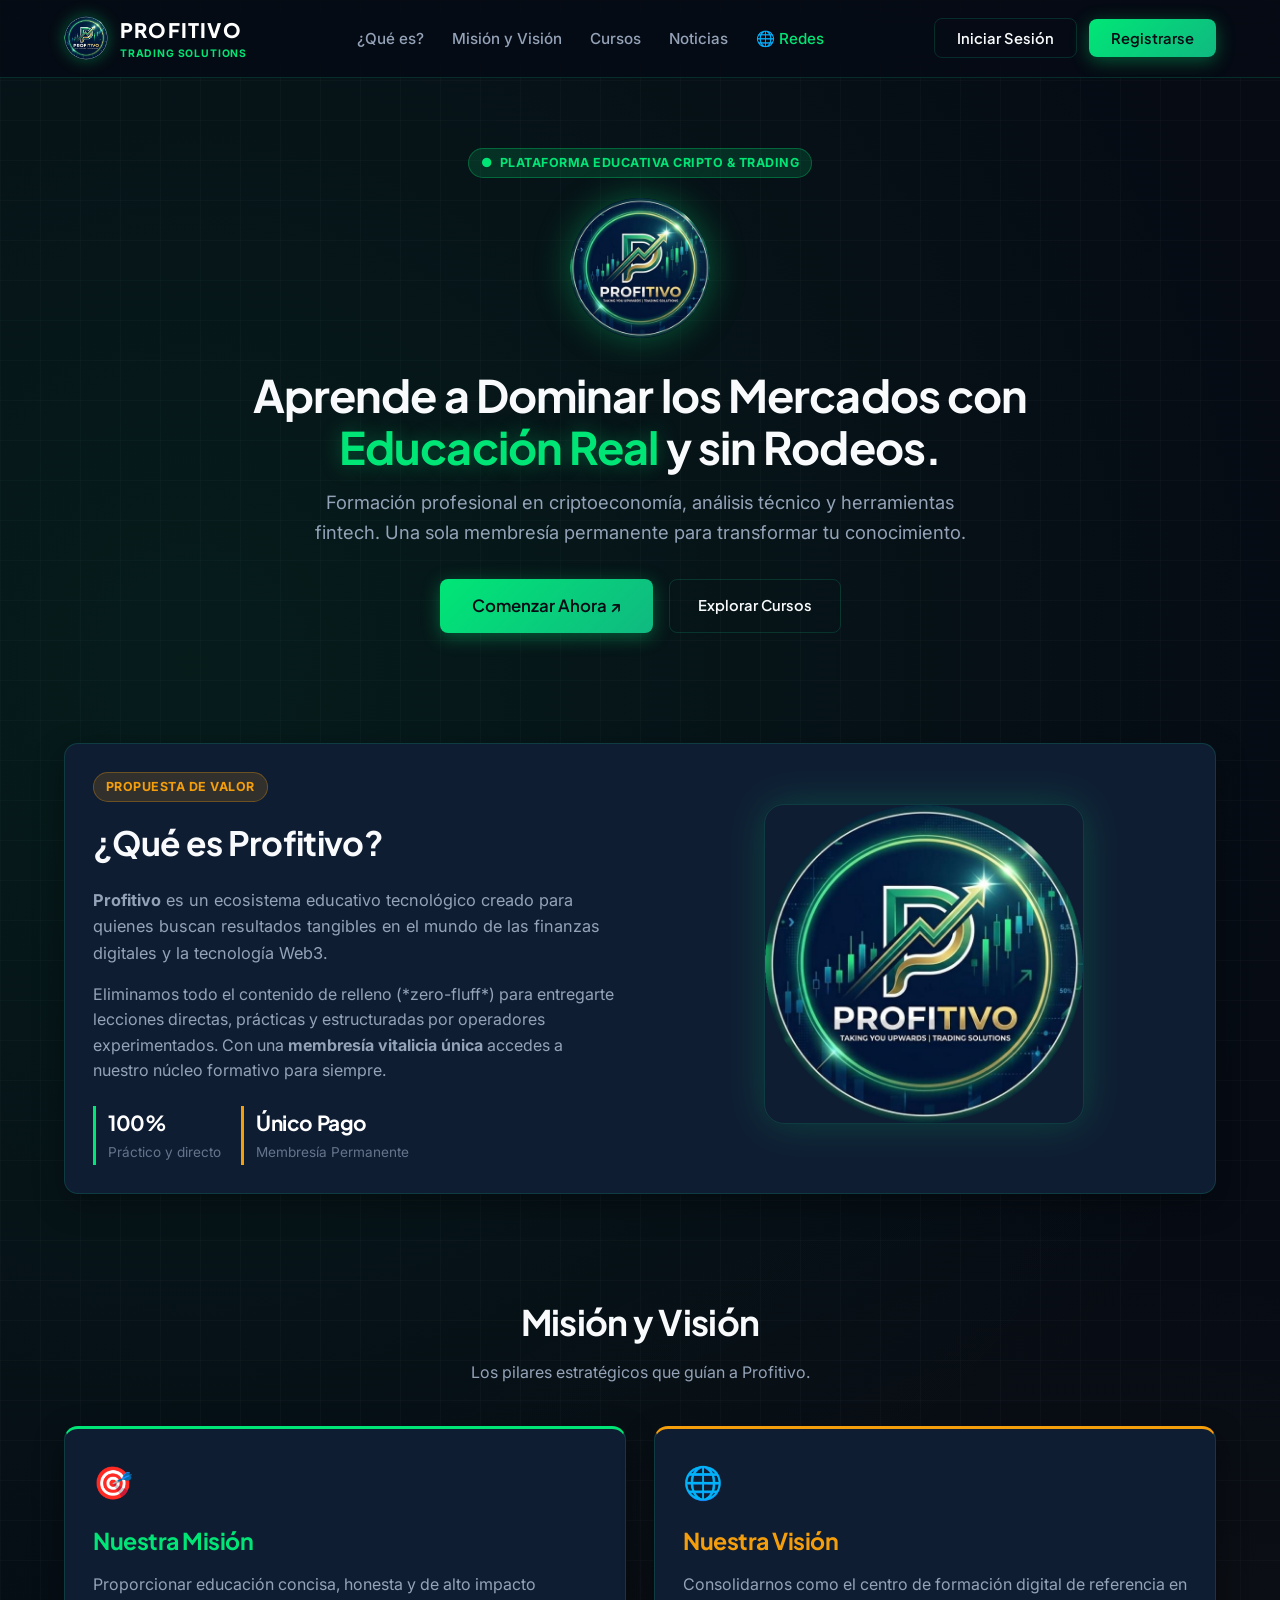
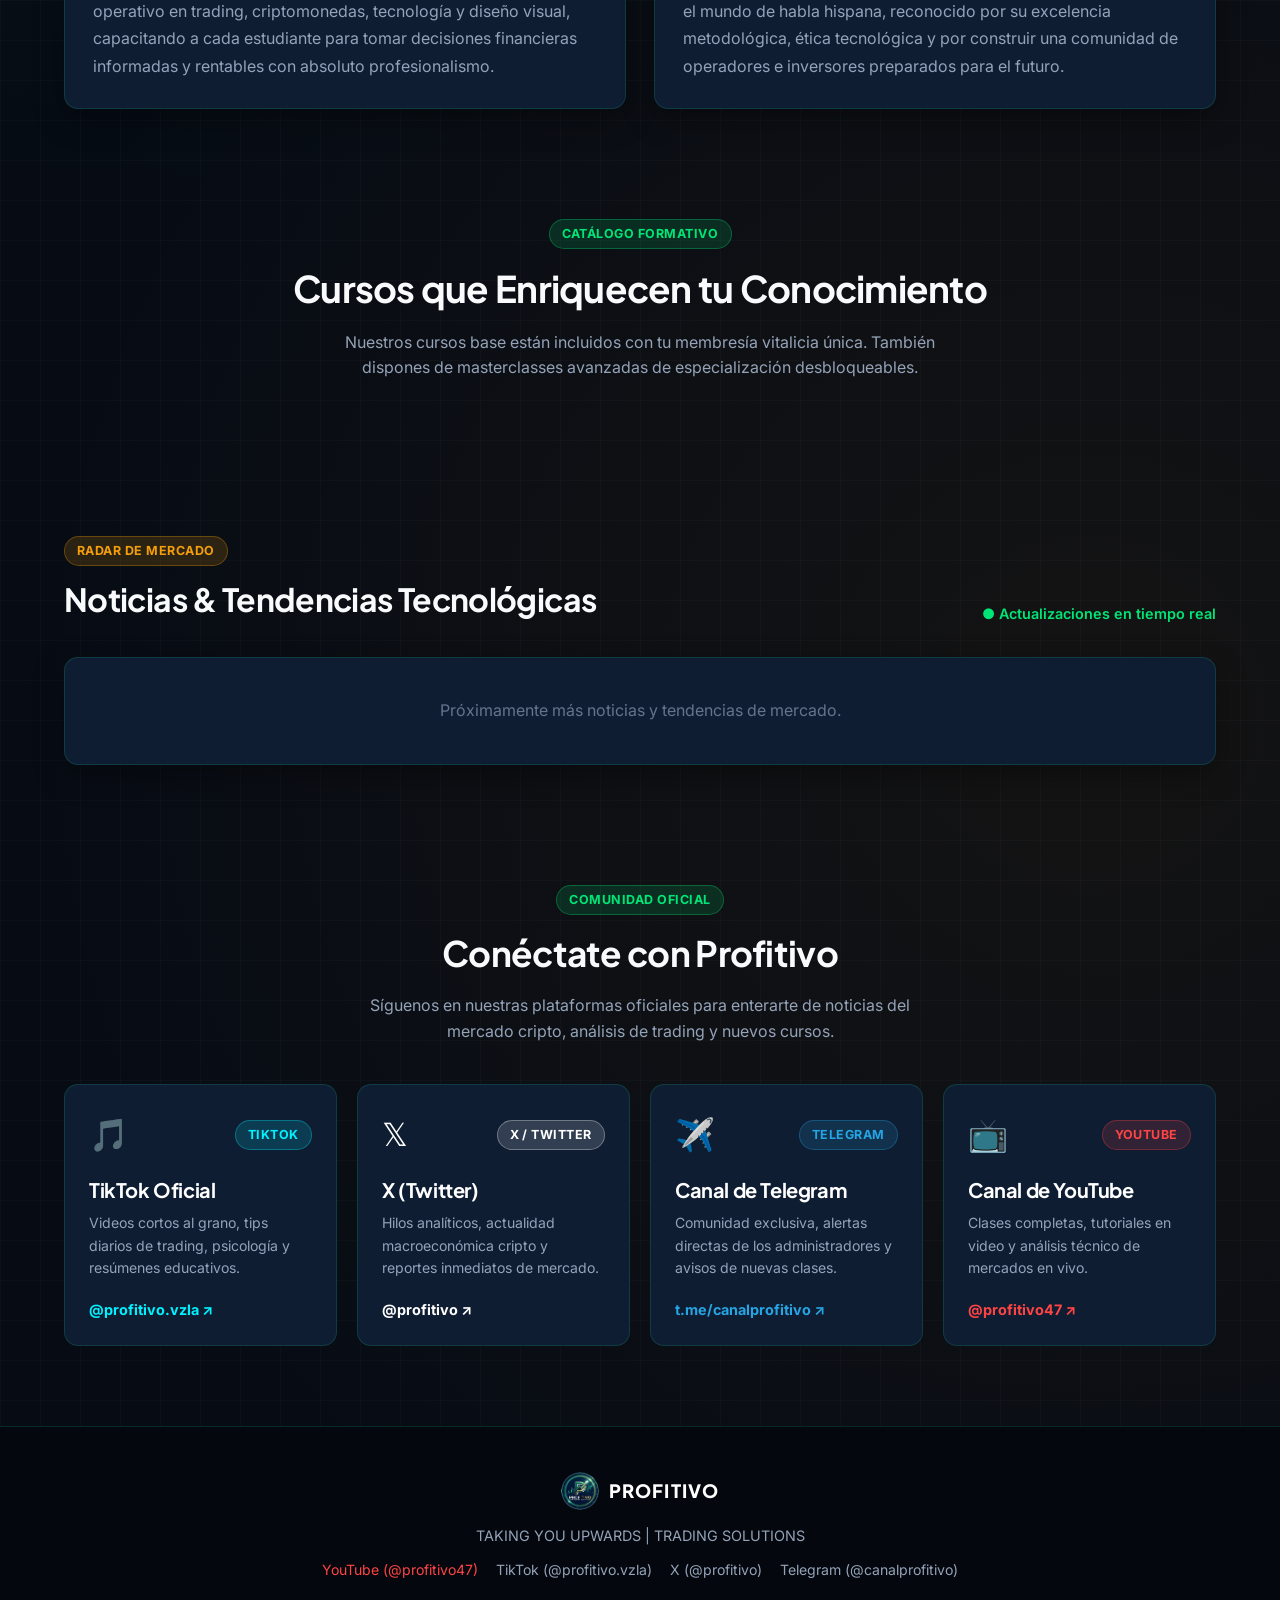
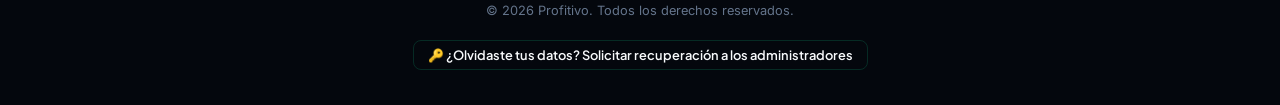
==== commit a1261aa2: "feat: replace glossary with tech news module, dynamic landing news & fix payment methods cloud persi" ====
--- a/web/admin.html
+++ b/web/admin.html
@@ -105,7 +105,7 @@
         ⚙️ Métodos de Pago
       </button>
       <button id="btn-tab-cursos" class="btn btn-outline" onclick="switchAdminTab('cursos')">
-        🎬 Cursos y Glosario
+        🎬 Cursos y Noticias
       </button>
       <button id="btn-tab-soporte" class="btn btn-outline" onclick="switchAdminTab('soporte')">
         🔑 Solicitudes de Recuperación (<span id="recovery-count">0</span>)
@@ -217,21 +217,22 @@
     </div>
 
     <!-- ============================================================================== -->
-    <!-- TAB 4: GESTOR DE CURSOS Y GLOSARIO -->
+    <!-- ============================================================================== -->
+    <!-- TAB 4: GESTOR DE CURSOS Y NOTICIAS -->
     <!-- ============================================================================== -->
     <div id="tab-cursos" class="glass-card" style="display: none;">
-      <div style="display: flex; justify-content: space-between; align-items: center; margin-bottom: 24px;">
+      <div style="display: flex; justify-content: space-between; align-items: center; margin-bottom: 24px; flex-wrap: wrap; gap: 12px;">
         <div>
-          <h3 style="font-size: 1.4rem;">Cursos & Glosario de Conceptos</h3>
+          <h3 style="font-size: 1.4rem;">Cursos & Noticias Tecnológicas</h3>
           <p style="color: var(--text-secondary); font-size: 0.9rem;">
-            Agrega nuevas formaciones y define palabras técnicas para enriquecer el aprendizaje.
+            Agrega nuevas formaciones y gestiona las noticias y tendencias del portal web.
           </p>
         </div>
         <div style="display: flex; gap: 10px; flex-wrap: wrap;">
           <button class="btn btn-outline" onclick="openCategoriesModal()" style="border-color: var(--gold-prestige); color: var(--gold-prestige);" title="Ver, editar o crear categorías de cursos">
             🏷️ Categorías de Cursos
           </button>
-          <button class="btn btn-outline" onclick="openAddGlossaryModal()">+ Agregar Término Glosario</button>
+          <button class="btn btn-outline" onclick="openAddNewsModal()" style="border-color: var(--green-neon); color: var(--green-neon);">+ Nueva Noticia</button>
           <button class="btn btn-primary" onclick="openAddCourseModal()">+ Nuevo Curso</button>
         </div>
       </div>
@@ -240,25 +241,29 @@
         <!-- Llenado dinámicamente -->
       </div>
 
-      <!-- Tabla de Glosario Administrable -->
+      <!-- Tabla de Noticias & Tendencias Tecnológicas Administrable -->
       <hr style="border: 0; border-top: 1px solid var(--border-subtle); margin: 30px 0 20px;">
-      <div style="display: flex; justify-content: space-between; align-items: center; margin-bottom: 16px;">
+      <div style="display: flex; justify-content: space-between; align-items: center; margin-bottom: 16px; flex-wrap: wrap; gap: 10px;">
         <div>
-          <h4 style="font-size: 1.2rem; color: var(--green-neon);">📖 Glosario de Conceptos Registrados</h4>
-          <p style="color: var(--text-secondary); font-size: 0.85rem;">Consulta, edita o elimina los términos y conceptos clave de cada curso.</p>
-        </div>
+          <h4 style="font-size: 1.2rem; color: var(--green-neon); display: flex; align-items: center; gap: 8px;">
+            📰 Noticias & Tendencias Tecnológicas
+          </h4>
+          <p style="color: var(--text-secondary); font-size: 0.85rem;">Gestiona las noticias que aparecen en la sección principal del portal web para los estudiantes y visitantes.</p>
+        </div>
+        <button class="btn btn-primary" onclick="openAddNewsModal()" style="font-size: 0.85rem; padding: 6px 14px;">+ Nueva Noticia</button>
       </div>
       <div class="table-responsive">
         <table class="custom-table">
           <thead>
             <tr>
-              <th>Curso</th>
-              <th>Término / Palabra</th>
-              <th>Definición Oficial</th>
+              <th>Categoría</th>
+              <th>Título / Noticia</th>
+              <th>Descripción Breve</th>
+              <th>Enlace (Fuente)</th>
               <th>Acciones</th>
             </tr>
           </thead>
-          <tbody id="tbody-admin-glossary">
+          <tbody id="tbody-admin-news">
             <!-- Llenado dinámicamente -->
           </tbody>
         </table>
@@ -468,34 +473,49 @@
   </div>
 
   <!-- ============================================================================== -->
-  <!-- MODAL: AGREGAR / EDITAR TÉRMINO AL GLOSARIO -->
+  <!-- MODAL: AGREGAR / EDITAR NOTICIA & TENDENCIA TECNOLÓGICA -->
   <!-- ============================================================================== -->
-  <div class="modal-overlay" id="modal-add-glossary">
-    <div class="modal-content">
+  <div class="modal-overlay" id="modal-add-news" style="z-index: 2050 !important;" onclick="if(event.target === this) closeModal('modal-add-news')">
+    <div class="modal-content" style="max-width: 580px; box-shadow: 0 25px 75px rgba(0, 0, 0, 0.95); border: 1px solid var(--green-neon);" onclick="event.stopPropagation()">
       <div style="display: flex; justify-content: space-between; align-items: center; margin-bottom: 16px;">
-        <h3 id="modal-glossary-title" style="font-size: 1.3rem;">Agregar Término al Glosario</h3>
-        <button onclick="closeModal('modal-add-glossary')" style="background: none; border: none; color: var(--text-muted); font-size: 1.5rem; cursor: pointer;">&times;</button>
-      </div>
-
-      <form id="form-add-glossary" onsubmit="handleAddGlossary(event)">
-        <input type="hidden" id="glossary-id">
+        <h3 id="modal-news-title" style="font-size: 1.3rem; color: var(--green-neon); display: flex; align-items: center; gap: 8px;">
+          📰 Nueva Noticia Tecnológica
+        </h3>
+        <button onclick="closeModal('modal-add-news')" style="background: none; border: none; color: var(--text-muted); font-size: 1.5rem; cursor: pointer;">&times;</button>
+      </div>
+
+      <form id="form-add-news" onsubmit="handleAddNews(event)">
+        <input type="hidden" id="news-id">
 
         <div class="form-group">
-          <label class="form-label">Seleccionar Curso Asociado:</label>
-          <select id="glossary-course-select" class="form-select" required></select>
+          <label class="form-label">Nombre / Título de la Noticia:</label>
+          <input type="text" id="news-title" class="form-input" required placeholder="ej. Adopción Institucional de Bitcoin y Ciclos de Halving">
         </div>
 
         <div class="form-group">
-          <label class="form-label">Palabra o Término Clave:</label>
-          <input type="text" id="glossary-term" class="form-input" required placeholder="ej. Apalancamiento, Halving, Bullish...">
+          <label class="form-label">Categoría Asociada:</label>
+          <select id="news-category-select" class="form-select" required>
+            <!-- Llenado dinámicamente con las categorías existentes -->
+          </select>
         </div>
 
         <div class="form-group">
-          <label class="form-label">Definición Directa y Profesional:</label>
-          <textarea id="glossary-definition" class="form-textarea" rows="3" required placeholder="Explicación clara del término..."></textarea>
-        </div>
-
-        <button type="submit" id="btn-save-glossary" class="btn btn-primary" style="width: 100%; padding: 12px;">Guardar Término</button>
+          <label class="form-label">Breve Descripción de la Noticia:</label>
+          <textarea id="news-description" class="form-textarea" rows="3" required placeholder="Resumen conciso del contenido y puntos clave..."></textarea>
+        </div>
+
+        <div class="form-group">
+          <label class="form-label">URL / Enlace de la Fuente de la Noticia:</label>
+          <input type="url" id="news-url" class="form-input" required placeholder="https://ejemplo.com/noticia-oficial">
+          <small style="color: var(--text-muted); font-size: 0.78rem; margin-top: 4px; display: block;">
+            Los estudiantes y visitantes serán redirigidos a este enlace al hacer clic en la noticia.
+          </small>
+        </div>
+
+        <div style="display: flex; gap: 10px; margin-top: 20px;">
+          <button type="button" class="btn btn-outline" onclick="closeModal('modal-add-news')" style="flex: 1;">Cancelar</button>
+          <button type="submit" id="btn-save-news" class="btn btn-primary" style="flex: 2;">Guardar Noticia</button>
+        </div>
       </form>
     </div>
   </div>
@@ -609,27 +629,7 @@
           <div id="course-upload-status" style="margin-top: 8px; font-size: 0.82rem; color: var(--gold-prestige); display: none;">⏳ Procesando y subiendo video...</div>
         </div>
 
-        <!-- Glosario de Conceptos para este Curso (Múltiples Términos con + y -) -->
-        <div style="background: #0B1322; border: 1px solid var(--border-subtle); padding: 16px; border-radius: 10px; margin-bottom: 18px;">
-          <div style="display: flex; justify-content: space-between; align-items: center; margin-bottom: 12px; flex-wrap: wrap; gap: 8px;">
-            <h4 style="font-size: 0.92rem; color: #fff; margin: 0; display: flex; align-items: center; gap: 6px;">
-              📖 Términos de Glosario para este Curso (Opcional):
-            </h4>
-            <button type="button" class="btn btn-primary" onclick="addCourseGlossaryRow()" style="padding: 4px 12px; font-size: 0.8rem; display: flex; align-items: center; gap: 5px; font-weight: 700;" title="Agregar otro término (+)">
-              ➕ Agregar (+)
-            </button>
-          </div>
-
-          <div id="course-glossary-container" style="display: flex; flex-direction: column; gap: 10px; max-height: 240px; overflow-y: auto; padding-right: 4px;">
-            <!-- Filas dinámicas generadas con JS -->
-          </div>
-
-          <button type="button" class="btn btn-outline" onclick="addCourseGlossaryRow()" style="margin-top: 10px; padding: 7px 12px; font-size: 0.82rem; width: 100%; border-style: dashed; display: flex; align-items: center; justify-content: center; gap: 6px; border-color: var(--green-neon); color: var(--green-neon);">
-            ➕ Agregar otro término (+)
-          </button>
-        </div>
-
-        <button type="submit" id="btn-save-course" class="btn btn-primary" style="width: 100%; padding: 12px;">
+        <button type="submit" id="btn-save-course" class="btn btn-primary" style="width: 100%; padding: 12px; margin-top: 10px;">
           🚀 Publicar Curso en Profitivo
         </button>
       </form>
@@ -709,7 +709,7 @@
     let allUsersCache = [];
     let allCoursesCache = [];
     let allMethodsCache = [];
-    let allGlossaryCache = [];
+    let allNewsCache = [];
     let allOrdersCache = [];
     let allCategoriesCache = [];
 
@@ -771,7 +771,7 @@
       loadUsersDirectory();
       loadAdminMethods();
       loadAdminCourses();
-      loadAdminGlossary();
+      loadAdminNews();
       loadRecoveryRequests();
 
       // Poller automático en tiempo real cada 6 segundos para administradores
@@ -829,7 +829,7 @@
         window.ProfitivoAPI.getCourses(true).then(courses => {
           allCoursesCache = courses;
           loadAdminCourses();
-          loadAdminGlossary(true);
+          loadAdminNews(true);
         }).catch(console.warn);
       } else if (tab === 'usuarios') {
         loadUsersDirectory();
@@ -1504,10 +1504,9 @@
       }
     }
 
-    // 4. CURSOS Y GLOSARIO
+    // 4. CURSOS
     function loadAdminCourses() {
       const container = document.getElementById('grid-admin-courses');
-      const select = document.getElementById('glossary-course-select');
 
       if (allCoursesCache.length === 0) {
         container.innerHTML = `<p style="color: var(--text-muted); grid-column: 1 / -1; text-align: center; padding: 30px;">No hay cursos registrados. Haz clic en '+ Nuevo Curso' para subir el primero.</p>`;
@@ -1539,11 +1538,7 @@
           </div>
         `).join('');
       }
-
-      select.innerHTML = allCoursesCache.map(c => `<option value="${c.id}">${c.title}</option>`).join('');
-    }
-
-    let removedCourseGlossaryIds = [];
+    }
 
     function escapeHtmlAttr(str) {
       if (!str) return '';
@@ -1553,76 +1548,6 @@
         .replace(/'/g, '&#39;')
         .replace(/</g, '&lt;')
         .replace(/>/g, '&gt;');
-    }
-
-    function addCourseGlossaryRow(term = '', def = '', id = '') {
-      const container = document.getElementById('course-glossary-container');
-      if (!container) return;
-      const row = document.createElement('div');
-      row.className = 'course-glossary-row';
-      row.dataset.glossaryId = id || '';
-      row.style.cssText = 'display: grid; grid-template-columns: 1fr 2fr 42px; gap: 8px; align-items: center;';
-      row.innerHTML = `
-        <input type="text" class="form-input glossary-term-input" placeholder="Término (ej: Binance)" value="${escapeHtmlAttr(term)}">
-        <input type="text" class="form-input glossary-def-input" placeholder="Definición directa..." value="${escapeHtmlAttr(def)}">
-        <button type="button" class="btn btn-danger" onclick="removeCourseGlossaryRow(this)" style="padding: 0; height: 38px; width: 42px; display: flex; align-items: center; justify-content: center; font-size: 1rem; border-radius: 6px;" title="Eliminar este término (-)">
-          ➖
-        </button>
-      `;
-      container.appendChild(row);
-      if (!term) {
-        const input = row.querySelector('.glossary-term-input');
-        if (input) input.focus();
-      }
-    }
-
-    function removeCourseGlossaryRow(btn) {
-      const container = document.getElementById('course-glossary-container');
-      const row = btn.closest('.course-glossary-row');
-      if (!row) return;
-
-      const existingId = row.dataset.glossaryId;
-      if (existingId) {
-        removedCourseGlossaryIds.push(existingId);
-      }
-
-      const allRows = container.querySelectorAll('.course-glossary-row');
-      if (allRows.length > 1) {
-        row.remove();
-      } else {
-        row.dataset.glossaryId = '';
-        row.querySelector('.glossary-term-input').value = '';
-        row.querySelector('.glossary-def-input').value = '';
-      }
-    }
-
-    function resetCourseGlossaryRows(existingTerms = []) {
-      const container = document.getElementById('course-glossary-container');
-      if (!container) return;
-      container.innerHTML = '';
-      removedCourseGlossaryIds = [];
-
-      if (existingTerms && existingTerms.length > 0) {
-        existingTerms.forEach(t => addCourseGlossaryRow(t.term, t.definition, t.id));
-      } else {
-        addCourseGlossaryRow();
-      }
-    }
-
-    function getCourseGlossaryValues() {
-      const container = document.getElementById('course-glossary-container');
-      if (!container) return [];
-      const rows = container.querySelectorAll('.course-glossary-row');
-      const list = [];
-      rows.forEach(r => {
-        const term = (r.querySelector('.glossary-term-input').value || '').trim();
-        const def = (r.querySelector('.glossary-def-input').value || '').trim();
-        const id = r.dataset.glossaryId || null;
-        if (term && def) {
-          list.push({ id, term, definition: def });
-        }
-      });
-      return list;
     }
 
     // -------------------------------------------------------------
@@ -1763,7 +1688,6 @@
       document.getElementById('modal-course-title').textContent = "📹 Publicar Nuevo Curso / Lección";
       document.getElementById('btn-save-course').textContent = "🚀 Publicar Curso en Profitivo";
       await loadCategoriesIntoSelect();
-      resetCourseGlossaryRows();
       document.getElementById('modal-add-course').classList.add('active');
     }
 
@@ -1783,9 +1707,6 @@
       document.getElementById('modal-course-title').textContent = "✏️ Editar Curso / Lección";
       document.getElementById('btn-save-course').textContent = "💾 Guardar Cambios del Curso";
 
-      const existingGlossary = await window.ProfitivoAPI.getCourseGlossary(c.id);
-      resetCourseGlossaryRows(existingGlossary);
-
       document.getElementById('modal-add-course').classList.add('active');
     }
 
@@ -1813,7 +1734,6 @@
       statusDiv.style.display = 'block';
 
       const isLifetime = document.getElementById('course-access-type').value === 'LIFETIME';
-      const glossaryList = getCourseGlossaryValues();
       const courseData = {
         title: document.getElementById('course-title').value.trim(),
         category: document.getElementById('course-category').value,
@@ -1822,7 +1742,7 @@
         price: isLifetime ? 0 : parseFloat(document.getElementById('course-price').value || 0),
         video_url: videoUrl,
         created_by: currentAdmin ? currentAdmin.username : 'Admin',
-        glossary_terms: glossaryList
+        glossary_terms: []
       };
       if (courseId) courseData.id = courseId;
 
@@ -1831,7 +1751,7 @@
 
         allCoursesCache = await window.ProfitivoAPI.getCourses(true);
         loadAdminCourses();
-        loadAdminGlossary(true);
+        loadAdminNews(true);
         loadUsersDirectory();
         closeModal('modal-add-course');
         showToast(courseId ? "¡Curso actualizado con éxito!" : "¡Curso publicado con éxito! Ya está disponible en el portal.");
@@ -1850,7 +1770,7 @@
         await window.ProfitivoAPI.deleteCourse(courseId);
         allCoursesCache = await window.ProfitivoAPI.getCourses(true);
         loadAdminCourses();
-        loadAdminGlossary(true);
+        loadAdminNews(true);
         loadUsersDirectory();
         showToast("Curso eliminado correctamente.");
       } catch (err) {
@@ -1858,27 +1778,43 @@
       }
     }
 
-    // 5. GLOSARIO DE CONCEPTOS
-    async function loadAdminGlossary(force = false) {
-      allGlossaryCache = await window.ProfitivoAPI.getAllGlossary(force);
-      const tbody = document.getElementById('tbody-admin-glossary');
-      if (allGlossaryCache.length === 0) {
-        tbody.innerHTML = `<tr><td colspan="4" style="text-align: center; color: var(--text-muted); padding: 20px;">No hay términos en el glosario registrados. Haz clic en '+ Agregar Término Glosario'.</td></tr>`;
+    // 5. NOTICIAS & TENDENCIAS TECNOLÓGICAS
+    async function loadAdminNews(force = false) {
+      allNewsCache = await window.ProfitivoAPI.getNews(force);
+      const tbody = document.getElementById('tbody-admin-news');
+      if (!tbody) return;
+
+      if (!allNewsCache || allNewsCache.length === 0) {
+        tbody.innerHTML = `<tr><td colspan="5" style="text-align: center; color: var(--text-muted); padding: 25px;">No hay noticias registradas. Haz clic en '+ Nueva Noticia' para publicar la primera.</td></tr>`;
         return;
       }
 
-      tbody.innerHTML = allGlossaryCache.map(g => {
-        const course = allCoursesCache.find(c => c.id === g.course_id);
-        const courseTitle = course ? course.title : 'General / Multi-Curso';
+      tbody.innerHTML = allNewsCache.map(n => {
+        let badgeClass = 'badge-green';
+        const catLower = (n.category_name || '').toLowerCase();
+        if (catLower.includes('trading') || catLower.includes('finanza')) badgeClass = 'badge-gold';
+        else if (catLower.includes('cripto') || catLower.includes('web3')) badgeClass = 'badge-green';
+        else badgeClass = 'badge-blue';
+
+        const safeTitle = escapeHtmlAttr(n.title);
+        const safeDesc = escapeHtmlAttr(n.description);
+        const safeUrl = escapeHtmlAttr(n.url);
+        const safeCatName = escapeHtmlAttr(n.category_name || 'Tecnología');
+
         return `
           <tr>
-            <td><span class="badge badge-gold" style="font-size: 0.75rem;">${courseTitle}</span></td>
-            <td><strong style="color: var(--green-neon);">${g.term}</strong></td>
-            <td style="color: var(--text-secondary); font-size: 0.85rem; max-width: 400px;">${g.definition}</td>
+            <td><span class="badge ${badgeClass}" style="font-size: 0.75rem;">🏷️ ${safeCatName}</span></td>
+            <td><strong style="color: #fff; font-size: 0.95rem;">${safeTitle}</strong></td>
+            <td style="color: var(--text-secondary); font-size: 0.85rem; max-width: 340px; line-height: 1.4;">${safeDesc}</td>
+            <td>
+              <a href="${safeUrl}" target="_blank" rel="noopener noreferrer" style="color: var(--green-neon); font-size: 0.8rem; text-decoration: none; display: flex; align-items: center; gap: 4px;" title="${safeUrl}">
+                🔗 Ver Fuente ↗
+              </a>
+            </td>
             <td>
               <div style="display: flex; gap: 6px;">
-                <button class="btn btn-outline" style="padding: 4px 8px; font-size: 0.75rem;" onclick="openEditGlossaryModal('${g.id}')">✏️ Editar</button>
-                <button class="btn btn-danger" style="padding: 4px 8px; font-size: 0.75rem;" onclick="handleDeleteGlossary('${g.id}', '${g.term}')">🗑️</button>
+                <button class="btn btn-outline" style="padding: 4px 8px; font-size: 0.75rem;" onclick="openEditNewsModal('${n.id}')">✏️ Editar</button>
+                <button class="btn btn-danger" style="padding: 4px 8px; font-size: 0.75rem;" onclick="handleDeleteNews('${n.id}', '${safeTitle}')">🗑️</button>
               </div>
             </td>
           </tr>
@@ -1886,52 +1822,88 @@
       }).join('');
     }
 
-    function openAddGlossaryModal() {
-      document.getElementById('form-add-glossary').reset();
-      document.getElementById('glossary-id').value = '';
-      document.getElementById('modal-glossary-title').textContent = "Agregar Término al Glosario";
-      document.getElementById('btn-save-glossary').textContent = "Guardar Término";
-      document.getElementById('modal-add-glossary').classList.add('active');
-    }
-
-    function openEditGlossaryModal(id) {
-      const g = allGlossaryCache.find(x => x.id === id);
-      if (!g) return;
-      document.getElementById('glossary-id').value = g.id;
-      document.getElementById('glossary-course-select').value = g.course_id;
-      document.getElementById('glossary-term').value = g.term || '';
-      document.getElementById('glossary-definition').value = g.definition || '';
-      document.getElementById('modal-glossary-title').textContent = "✏️ Editar Término del Glosario";
-      document.getElementById('btn-save-glossary').textContent = "💾 Actualizar Término";
-      document.getElementById('modal-add-glossary').classList.add('active');
-    }
-
-    async function handleAddGlossary(e) {
+    async function populateNewsCategoriesSelect(selectedId = null) {
+      const select = document.getElementById('news-category-select');
+      if (!select) return;
+      if (!allCategoriesCache || allCategoriesCache.length === 0) {
+        allCategoriesCache = await window.ProfitivoAPI.getCategories();
+      }
+      select.innerHTML = allCategoriesCache.map(cat => `
+        <option value="${cat.id}">${escapeHtmlAttr(cat.name)}</option>
+      `).join('');
+
+      if (selectedId) {
+        select.value = selectedId;
+      }
+    }
+
+    async function openAddNewsModal() {
+      document.getElementById('form-add-news').reset();
+      document.getElementById('news-id').value = '';
+      document.getElementById('modal-news-title').innerHTML = "📰 Nueva Noticia Tecnológica";
+      document.getElementById('btn-save-news').textContent = "Guardar Noticia";
+      await populateNewsCategoriesSelect();
+      document.getElementById('modal-add-news').classList.add('active');
+    }
+
+    async function openEditNewsModal(id) {
+      const n = allNewsCache.find(x => x.id === id);
+      if (!n) return;
+      document.getElementById('news-id').value = n.id;
+      document.getElementById('news-title').value = n.title || '';
+      document.getElementById('news-description').value = n.description || '';
+      document.getElementById('news-url').value = n.url || '';
+      await populateNewsCategoriesSelect(n.category_id);
+      document.getElementById('modal-news-title').innerHTML = "✏️ Editar Noticia Tecnológica";
+      document.getElementById('btn-save-news').textContent = "💾 Actualizar Noticia";
+      document.getElementById('modal-add-news').classList.add('active');
+    }
+
+    async function handleAddNews(e) {
       e.preventDefault();
-      const glossaryId = document.getElementById('glossary-id').value;
-      const termData = {
-        course_id: document.getElementById('glossary-course-select').value,
-        term: document.getElementById('glossary-term').value.trim(),
-        definition: document.getElementById('glossary-definition').value.trim()
+      const submitBtn = document.getElementById('btn-save-news');
+      const origText = submitBtn ? submitBtn.textContent : "Guardar Noticia";
+      if (submitBtn) {
+        submitBtn.disabled = true;
+        submitBtn.textContent = "⏳ Guardando...";
+      }
+
+      const newsId = document.getElementById('news-id').value;
+      const catSelect = document.getElementById('news-category-select');
+      const catId = catSelect.value;
+      const selectedOption = catSelect.options[catSelect.selectedIndex];
+      const catName = selectedOption ? selectedOption.text : 'Tecnología';
+
+      const newsData = {
+        title: document.getElementById('news-title').value.trim(),
+        category_id: catId,
+        category_name: catName,
+        description: document.getElementById('news-description').value.trim(),
+        url: document.getElementById('news-url').value.trim()
       };
-      if (glossaryId) termData.id = glossaryId;
-
-      try {
-        await window.ProfitivoAPI.saveGlossaryTerm(termData);
-        showToast(glossaryId ? "Término del glosario actualizado con éxito." : "Término añadido al glosario con éxito.");
-        closeModal('modal-add-glossary');
-        loadAdminGlossary(true);
+      if (newsId) newsData.id = newsId;
+
+      try {
+        await window.ProfitivoAPI.saveNews(newsData);
+        showToast(newsId ? "Noticia actualizada con éxito." : "Noticia publicada con éxito en el portal.");
+        closeModal('modal-add-news');
+        await loadAdminNews(true);
       } catch (err) {
         showToast(err.message, true);
-      }
-    }
-
-    async function handleDeleteGlossary(id, term) {
-      if (!confirm(`¿Estás seguro de eliminar el término "${term}" del glosario?`)) return;
-      try {
-        await window.ProfitivoAPI.deleteGlossaryTerm(id);
-        showToast("Término eliminado del glosario.");
-        loadAdminGlossary(true);
+      } finally {
+        if (submitBtn) {
+          submitBtn.disabled = false;
+          submitBtn.textContent = origText;
+        }
+      }
+    }
+
+    async function handleDeleteNews(id, title) {
+      if (!confirm(`¿Estás seguro de eliminar la noticia "${title}"?`)) return;
+      try {
+        await window.ProfitivoAPI.deleteNews(id);
+        showToast("Noticia eliminada correctamente.");
+        await loadAdminNews(true);
       } catch (err) {
         showToast(err.message, true);
       }
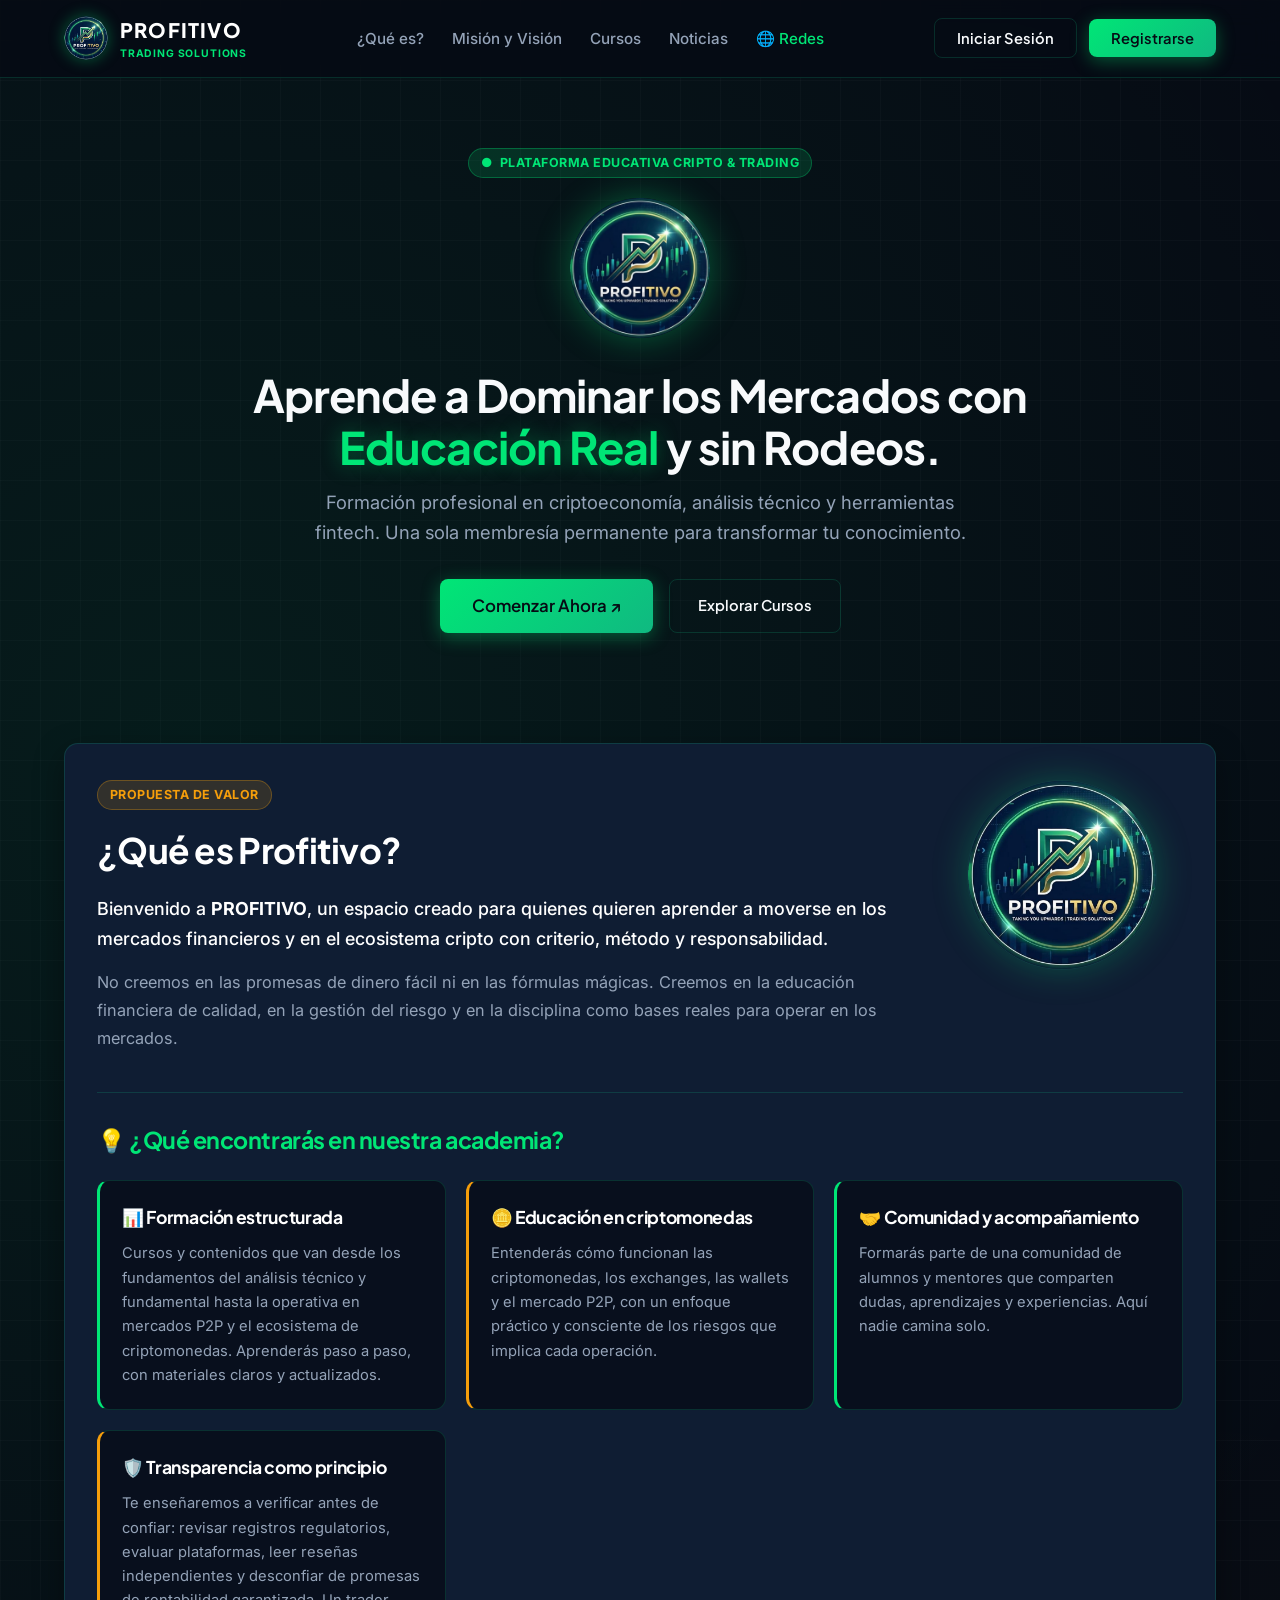
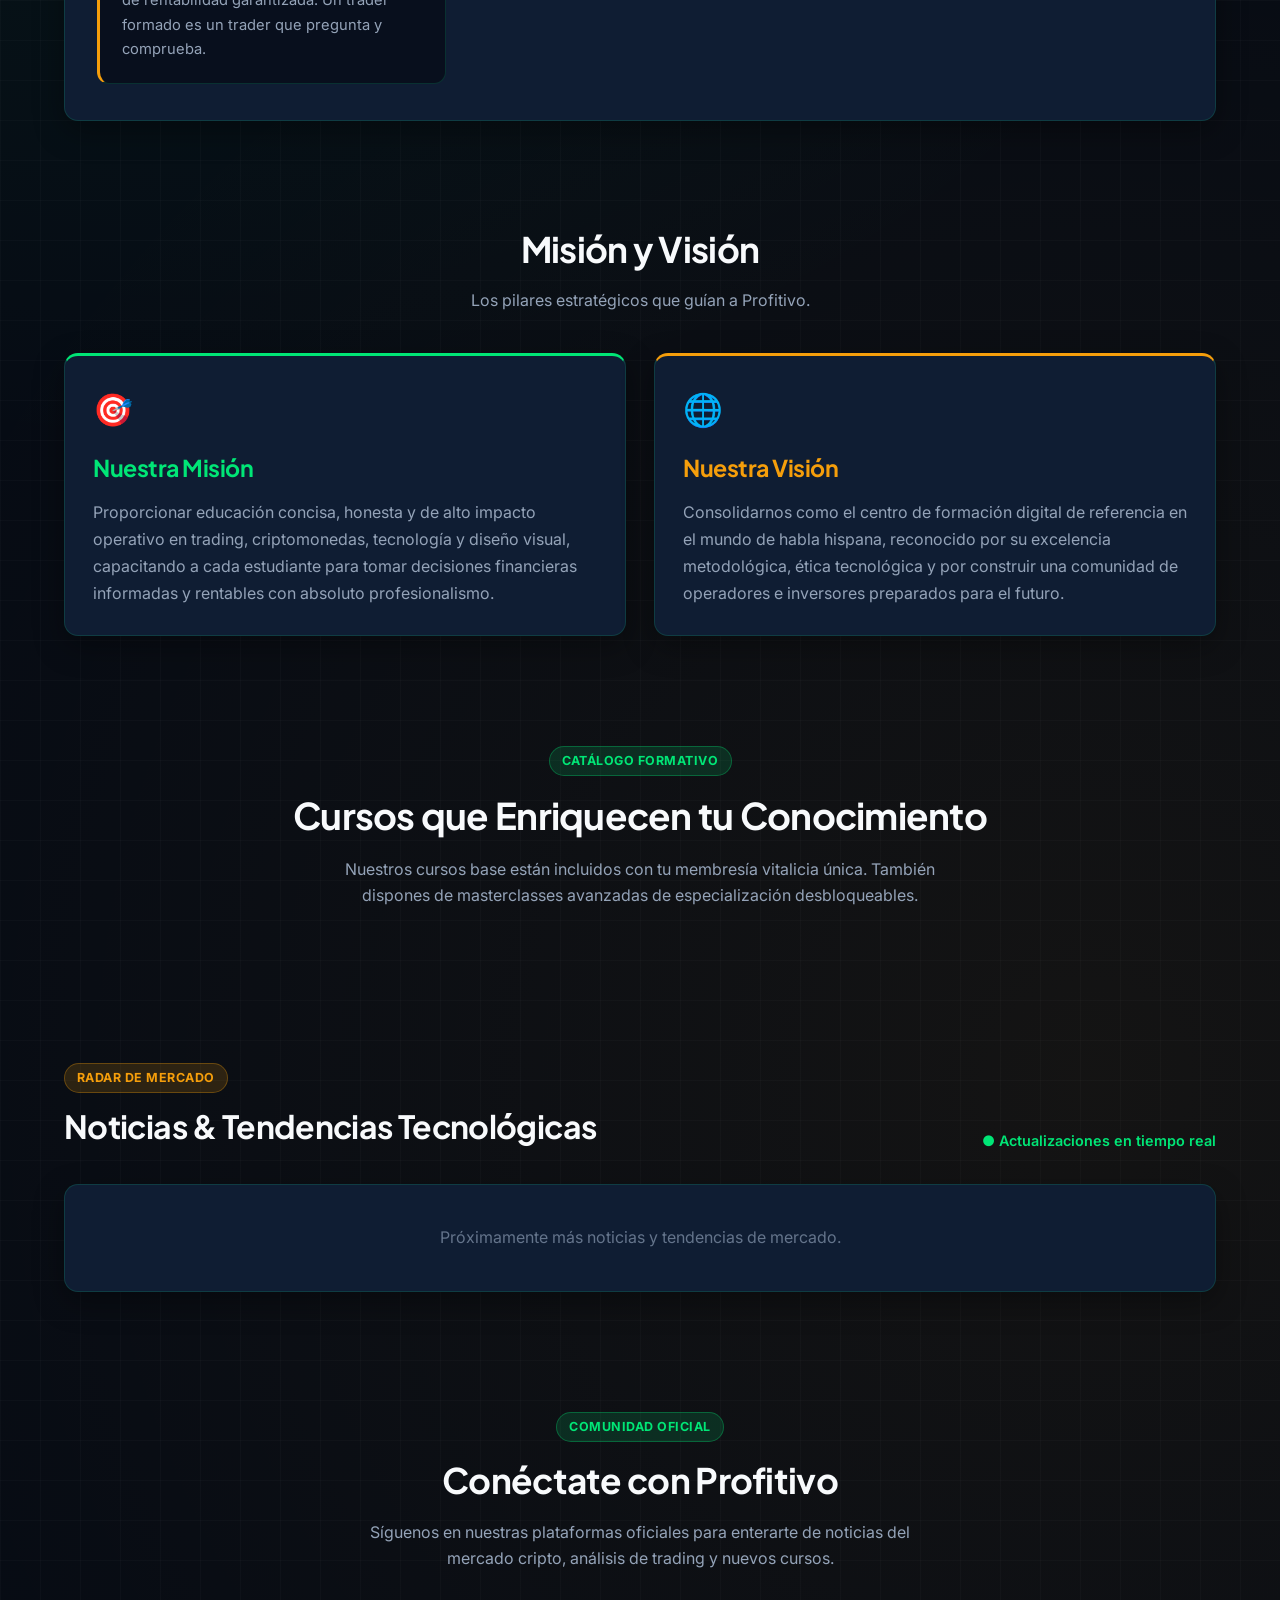
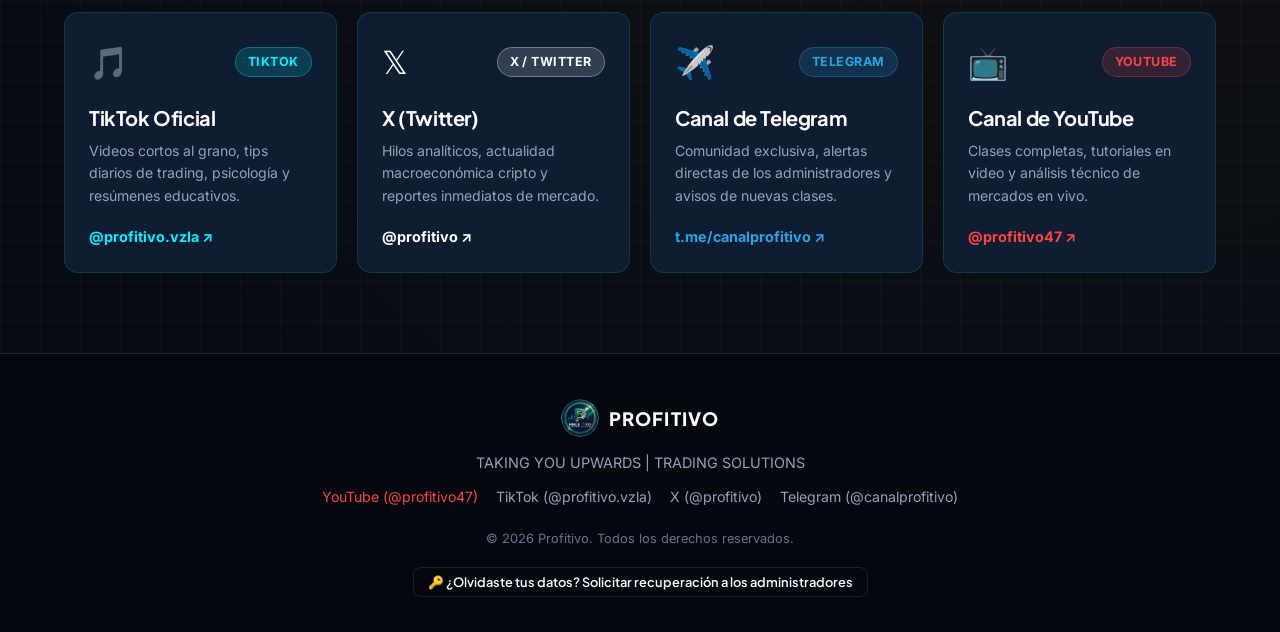
==== commit c8009473: "feat: multi-video lessons, presentation docs, custom que-es text and image 3 player layout" ====
--- a/web/admin.html
+++ b/web/admin.html
@@ -613,12 +613,20 @@
           <textarea id="course-description" class="form-textarea" rows="2" required placeholder="¿Qué aprenderá el estudiante en esta lección?"></textarea>
         </div>
 
-        <!-- Carga de Video -->
+        <!-- SECCIÓN 1: VIDEO PRINCIPAL / BIENVENIDA -->
         <div style="background: #060B14; border: 1px solid var(--border-subtle); padding: 16px; border-radius: 10px; margin-bottom: 16px;">
-          <h4 style="font-size: 0.95rem; color: var(--green-neon); margin-bottom: 8px;">🎬 Video de la Lección:</h4>
+          <h4 style="font-size: 0.95rem; color: var(--green-neon); margin-bottom: 10px; display: flex; align-items: center; justify-content: space-between;">
+            <span>🎬 Video Principal (Bienvenida / Introducción):</span>
+            <span class="badge badge-green" style="font-size: 0.7rem;">Principal</span>
+          </h4>
           
-          <div class="form-group" style="margin-bottom: 12px;">
-            <label class="form-label">Opción 1: Subir Archivo de Video desde tu Dispositivo (.mp4, .webm, .mov):</label>
+          <div class="form-group" style="margin-bottom: 10px;">
+            <label class="form-label">Título del Video Principal:</label>
+            <input type="text" id="course-main-video-title" class="form-input" placeholder="Ej: Video de Bienvenida y Fundamentos" value="Video de Bienvenida">
+          </div>
+
+          <div class="form-group" style="margin-bottom: 10px;">
+            <label class="form-label">Opción 1: Subir Archivo de Video (.mp4, .webm, .mov):</label>
             <input type="file" id="course-video-file" class="form-input" accept="video/mp4,video/webm,video/ogg,video/quicktime">
           </div>
 
@@ -626,8 +634,53 @@
             <label class="form-label">Opción 2: O pegar Enlace directo del Video (URL):</label>
             <input type="url" id="course-video-url" class="form-input" placeholder="https://.../video.mp4">
           </div>
-          <div id="course-upload-status" style="margin-top: 8px; font-size: 0.82rem; color: var(--gold-prestige); display: none;">⏳ Procesando y subiendo video...</div>
-        </div>
+        </div>
+
+        <!-- SECCIÓN 2: VIDEOS Y CLASES ADICIONALES (MÁS VIDEOS) -->
+        <div style="background: #060B14; border: 1px solid var(--border-subtle); padding: 16px; border-radius: 10px; margin-bottom: 16px;">
+          <div style="display: flex; justify-content: space-between; align-items: center; margin-bottom: 10px;">
+            <h4 style="font-size: 0.95rem; color: #fff; margin: 0; display: flex; align-items: center; gap: 6px;">
+              <span>📹 Lecciones y Videos Adicionales:</span>
+            </h4>
+            <button type="button" class="btn btn-outline" onclick="addExtraVideoRow()" style="padding: 5px 12px; font-size: 0.78rem; border-color: var(--green-neon); color: var(--green-neon);">
+              ➕ Agregar más videos
+            </button>
+          </div>
+          <p style="font-size: 0.78rem; color: var(--text-muted); margin-bottom: 12px;">
+            Puedes agregar todas las clases o videos que desees. Se mostrarán ordenados debajo del video principal como en el boceto.
+          </p>
+          
+          <div id="course-extra-videos-container" style="display: flex; flex-direction: column; gap: 12px;">
+            <!-- Filas dinámicas de videos extras -->
+          </div>
+        </div>
+
+        <!-- SECCIÓN 3: MATERIAL DE APOYO / PRESENTACIÓN (POWERPOINT O PDF) -->
+        <div style="background: #060B14; border: 1px solid var(--border-subtle); padding: 16px; border-radius: 10px; margin-bottom: 16px;">
+          <h4 style="font-size: 0.95rem; color: #00E5FF; margin-bottom: 8px; display: flex; align-items: center; gap: 6px;">
+            <span>📑 Material de Apoyo (PowerPoint / PDF):</span>
+          </h4>
+          <p style="font-size: 0.78rem; color: var(--text-muted); margin-bottom: 10px;">
+            Sube el archivo en formato PowerPoint (.ppt, .pptx) o PDF (.pdf). Los alumnos podrán profundizar abriéndolo en una nueva pestaña sin cerrar la clase.
+          </p>
+
+          <div class="form-group" style="margin-bottom: 10px;">
+            <label class="form-label">Nombre o Título del Archivo:</label>
+            <input type="text" id="course-doc-name" class="form-input" placeholder="Ej: Diapositivas de la Clase y Resumen Ejecutivo">
+          </div>
+
+          <div class="form-group" style="margin-bottom: 10px;">
+            <label class="form-label">Subir Archivo (.pdf, .ppt, .pptx):</label>
+            <input type="file" id="course-doc-file" class="form-input" accept=".pdf,.ppt,.pptx,application/pdf,application/vnd.ms-powerpoint,application/vnd.openxmlformats-officedocument.presentationml.presentation">
+          </div>
+
+          <div class="form-group" style="margin-bottom: 0;">
+            <label class="form-label">O pegar Enlace directo del Documento (URL):</label>
+            <input type="url" id="course-doc-url" class="form-input" placeholder="https://.../presentacion.pdf">
+          </div>
+        </div>
+
+        <div id="course-upload-status" style="margin-top: 8px; margin-bottom: 12px; font-size: 0.85rem; color: var(--gold-prestige); display: none; text-align: center; font-weight: bold;">⏳ Procesando y subiendo archivos al CDN...</div>
 
         <button type="submit" id="btn-save-course" class="btn btn-primary" style="width: 100%; padding: 12px; margin-top: 10px;">
           🚀 Publicar Curso en Profitivo
@@ -1680,9 +1733,66 @@
       }
     }
 
+    // -------------------------------------------------------------
+    // GESTIÓN DINÁMICA DE VIDEOS ADICIONALES (MULTI-VIDEO)
+    // -------------------------------------------------------------
+    let extraVideoCounter = 0;
+
+    function addExtraVideoRow(data = {}) {
+      const container = document.getElementById('course-extra-videos-container');
+      if (!container) return;
+      extraVideoCounter++;
+      const rowId = 'extra-vid-row-' + extraVideoCounter;
+      const initialTitle = data.title || (`Lección ${container.children.length + 1}`);
+      const initialUrl = data.video_url || '';
+
+      const div = document.createElement('div');
+      div.id = rowId;
+      div.className = 'extra-video-row';
+      div.style.cssText = 'background: rgba(255,255,255,0.02); border: 1px dashed rgba(255,255,255,0.15); border-radius: 8px; padding: 12px; position: relative;';
+      
+      div.innerHTML = `
+        <div style="display: flex; justify-content: space-between; align-items: center; margin-bottom: 8px;">
+          <span style="font-size: 0.82rem; font-weight: bold; color: var(--gold-prestige);">📹 Video / Lección Adicional:</span>
+          <button type="button" onclick="removeExtraVideoRow('${rowId}')" class="btn btn-danger" style="padding: 2px 8px; font-size: 0.72rem;" title="Quitar este video">
+            ✖ Quitar
+          </button>
+        </div>
+        <div class="form-group" style="margin-bottom: 8px;">
+          <label class="form-label" style="font-size: 0.78rem;">Título del Video / Clase:</label>
+          <input type="text" class="form-input extra-vid-title" placeholder="Ej: Título del Video" value="${escapeHtmlAttr(initialTitle)}">
+        </div>
+        <div style="display: grid; grid-template-columns: 1fr 1fr; gap: 8px;">
+          <div>
+            <label class="form-label" style="font-size: 0.75rem;">Archivo (.mp4, .mov):</label>
+            <input type="file" class="form-input extra-vid-file" accept="video/mp4,video/webm,video/ogg,video/quicktime" style="font-size: 0.75rem; padding: 6px;">
+          </div>
+          <div>
+            <label class="form-label" style="font-size: 0.75rem;">O Enlace Directo (URL):</label>
+            <input type="url" class="form-input extra-vid-url" placeholder="https://..." value="${escapeHtmlAttr(initialUrl)}" style="font-size: 0.75rem; padding: 6px;">
+          </div>
+        </div>
+      `;
+      container.appendChild(div);
+    }
+
+    function removeExtraVideoRow(rowId) {
+      const row = document.getElementById(rowId);
+      if (row) row.remove();
+    }
+
+    function resetExtraVideoRows() {
+      const container = document.getElementById('course-extra-videos-container');
+      if (container) container.innerHTML = '';
+    }
+
     async function openAddCourseModal() {
       document.getElementById('form-add-course').reset();
       document.getElementById('course-id').value = '';
+      document.getElementById('course-main-video-title').value = 'Video de Bienvenida';
+      document.getElementById('course-doc-name').value = '';
+      document.getElementById('course-doc-url').value = '';
+      resetExtraVideoRows();
       document.getElementById('group-course-price').style.display = 'none';
       document.getElementById('course-upload-status').style.display = 'none';
       document.getElementById('modal-course-title').textContent = "📹 Publicar Nuevo Curso / Lección";
@@ -1702,7 +1812,16 @@
       toggleCoursePriceInput(c.is_included_in_lifetime ? 'LIFETIME' : 'SPECIALIZED');
       document.getElementById('course-price').value = c.price || 0;
       document.getElementById('course-description').value = c.description || '';
+      document.getElementById('course-main-video-title').value = c.main_video_title || 'Video de Bienvenida';
       document.getElementById('course-video-url').value = c.video_url || '';
+      document.getElementById('course-doc-name').value = c.document_name || '';
+      document.getElementById('course-doc-url').value = c.document_url || '';
+      
+      resetExtraVideoRows();
+      if (Array.isArray(c.extra_videos) && c.extra_videos.length > 0) {
+        c.extra_videos.forEach(ev => addExtraVideoRow(ev));
+      }
+
       document.getElementById('course-upload-status').style.display = 'none';
       document.getElementById('modal-course-title').textContent = "✏️ Editar Curso / Lección";
       document.getElementById('btn-save-course').textContent = "💾 Guardar Cambios del Curso";
@@ -1719,18 +1838,50 @@
       const courseId = document.getElementById('course-id').value;
       const btn = document.getElementById('btn-save-course');
       const statusDiv = document.getElementById('course-upload-status');
+      
+      const mainVideoTitle = document.getElementById('course-main-video-title').value.trim() || 'Video de Bienvenida';
       const videoFileInput = document.getElementById('course-video-file');
       const videoFile = videoFileInput.files[0];
       const videoUrl = document.getElementById('course-video-url').value.trim();
 
+      const docName = document.getElementById('course-doc-name').value.trim();
+      const docFileInput = document.getElementById('course-doc-file');
+      const docFile = docFileInput ? docFileInput.files[0] : null;
+      const docUrl = document.getElementById('course-doc-url').value.trim();
+
+      const extraRows = document.querySelectorAll('#course-extra-videos-container .extra-video-row');
+      const extraVideosData = [];
+      const extraVideoFiles = [];
+      
+      extraRows.forEach((row, idx) => {
+        const titleInput = row.querySelector('.extra-vid-title');
+        const urlInput = row.querySelector('.extra-vid-url');
+        const fileInput = row.querySelector('.extra-vid-file');
+        const file = (fileInput && fileInput.files[0]) ? fileInput.files[0] : null;
+        const u = urlInput ? urlInput.value.trim() : '';
+        const t = titleInput ? titleInput.value.trim() : (`Clase ${idx + 1}`);
+
+        if (file || u) {
+          extraVideosData.push({
+            id: 'extra-vid-' + (idx + 1),
+            title: t,
+            video_url: u
+          });
+          extraVideoFiles.push(file);
+        }
+      });
+
       if (!courseId && !videoFile && !videoUrl) {
-        showToast("Debes subir un archivo de video o ingresar una URL de video.", true);
+        showToast("Debes subir un archivo de video principal o ingresar una URL de video.", true);
         return;
       }
 
+      const totalFilesToUpload = (videoFile ? 1 : 0) + (docFile ? 1 : 0) + extraVideoFiles.filter(Boolean).length;
       btn.disabled = true;
-      btn.textContent = videoFile ? "⏳ Subiendo video a GitHub CDN..." : (courseId ? "⏳ Actualizando Curso..." : "⏳ Guardando Curso...");
-      statusDiv.textContent = videoFile ? "⏳ Subiendo archivo al CDN de la empresa (puneta29/profitivo-videos)... No cierres la ventana." : "⏳ Procesando curso...";
+      btn.textContent = totalFilesToUpload > 0 ? "⏳ Subiendo archivos al CDN..." : (courseId ? "⏳ Actualizando Curso..." : "⏳ Guardando Curso...");
+      statusDiv.textContent = totalFilesToUpload > 0 
+        ? `⏳ Subiendo ${totalFilesToUpload} archivo(s) al CDN de la empresa en alta calidad (GitHub/Cloudflare)... Por favor espera sin cerrar la ventana.`
+        : "⏳ Procesando curso...";
       statusDiv.style.display = 'block';
 
       const isLifetime = document.getElementById('course-access-type').value === 'LIFETIME';
@@ -1740,14 +1891,18 @@
         description: document.getElementById('course-description').value.trim(),
         is_included_in_lifetime: isLifetime,
         price: isLifetime ? 0 : parseFloat(document.getElementById('course-price').value || 0),
+        main_video_title: mainVideoTitle,
         video_url: videoUrl,
+        document_name: docName || 'Material de Apoyo (PDF / PPT)',
+        document_url: docUrl,
+        extra_videos: extraVideosData,
         created_by: currentAdmin ? currentAdmin.username : 'Admin',
         glossary_terms: []
       };
       if (courseId) courseData.id = courseId;
 
       try {
-        const savedCourse = await window.ProfitivoAPI.saveCourse(courseData, videoFile);
+        const savedCourse = await window.ProfitivoAPI.saveCourse(courseData, videoFile, docFile, extraVideoFiles);
 
         allCoursesCache = await window.ProfitivoAPI.getCourses(true);
         loadAdminCourses();
